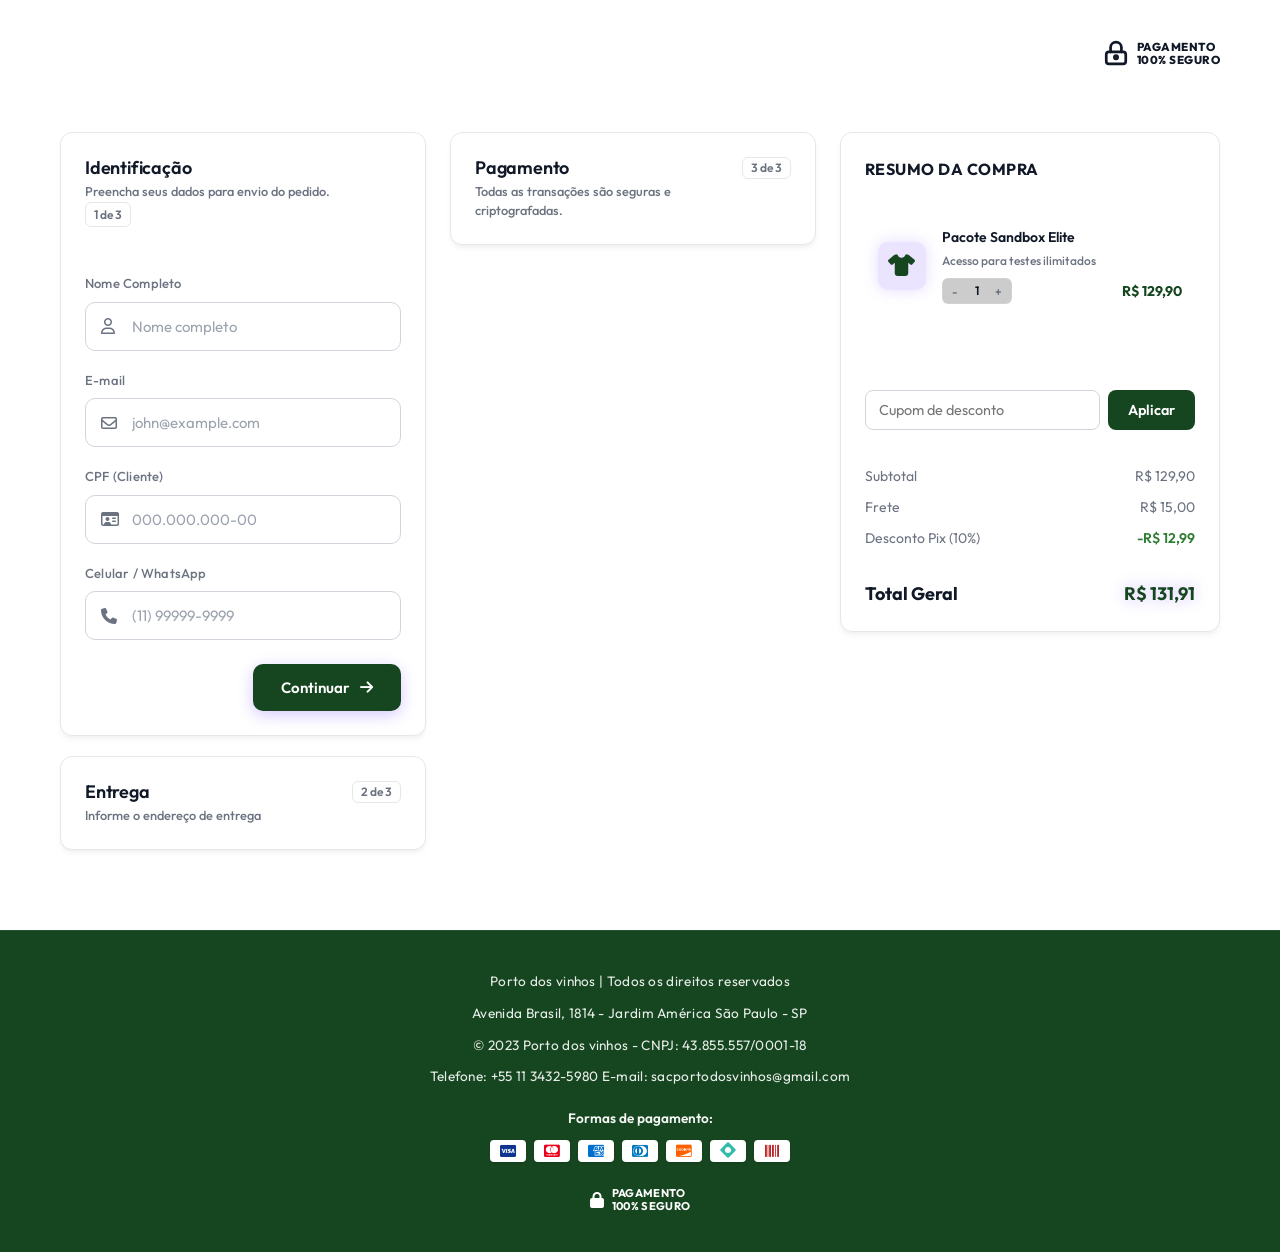
==== index.html @ c1837ed8 "style: set page background to pure white (#ffffff) and remove border below logo in header" ====
<!DOCTYPE html>
<html lang="pt-BR">
<head>
  <meta charset="UTF-8">
  <meta name="viewport" content="width=device-width, initial-scale=1.0">
  <title>Gateway Test Checkout | Premium Payment Sandbox</title>
  <!-- Google Fonts: Outfit & Space Mono -->
  <link rel="preconnect" href="https://fonts.googleapis.com">
  <link rel="preconnect" href="https://fonts.gstatic.com" crossorigin>
  <link href="https://fonts.googleapis.com/css2?family=Outfit:wght@300;400;500;600;700&family=Space+Mono:ital,wght@0,400;0,700;1,400;1,700&display=swap" rel="stylesheet">
  <!-- FontAwesome para ícones premium -->
  <link rel="stylesheet" href="https://cdnjs.cloudflare.com/ajax/libs/font-awesome/6.4.0/css/all.min.css">
  <!-- CSS Personalizado -->
  <link rel="stylesheet" href="css/style.css?v=3.0.4">
  <style id="dynamic-checkout-styles"></style>
</head>
<body>

  <!-- Barra de Avisos Checkout -->
  <div id="announcement-bar-checkout" class="announcement-bar hide"></div>

  <!-- Background decorativo com blur gradiente -->
  <div class="bg-blur-circle primary"></div>
  <div class="bg-blur-circle secondary"></div>

  <div class="app-container">
    <!-- Cabeçalho -->
    <header class="app-header" id="checkout-header-element" style="padding-bottom: 20px; margin-bottom: 1rem;">
      <!-- Link antigo ocultado para manter compatibilidade de scripts -->
      <a href="#" class="back-to-store hide" id="back-to-store-link" style="display: none !important;"></a>
      
      <!-- Logotipo Integrado com o Link de Voltar para a Loja -->
      <a href="#" id="back-to-store-logo-link" style="text-decoration: none; color: inherit; cursor: pointer; display: inline-block;">
        <div class="logo" id="checkout-logo-container" style="display:flex; align-items:center;">
          <i class="fa-solid fa-shield-halved logo-icon hide" id="checkout-logo-icon" style="display: none !important;"></i>
          <h1 id="checkout-logo-text" class="hide" style="display: none !important;"></h1>
          <img id="checkout-custom-logo" class="hide" src="" alt="Logo da Loja" style="width: 130px; height: 150px; max-width: 130px; max-height: 150px; object-fit: contain;">
        </div>
      </a>
      <div class="env-badge" id="checkout-env-badge" style="background: none !important; border: none !important; padding: 0 !important; color: var(--text-primary) !important; display: flex !important; align-items: center !important; gap: 8px !important; box-shadow: none !important; user-select: none;">
        <svg width="24" height="24" viewBox="0 0 24 24" fill="none" stroke="currentColor" stroke-width="2.5" stroke-linecap="round" stroke-linejoin="round" style="width: 26px; height: 26px; color: var(--text-primary); flex-shrink: 0;">
          <rect x="3" y="11" width="18" height="11" rx="2.5" ry="2.5"></rect>
          <path d="M7 11V7a5 5 0 0 1 10 0v4"></path>
          <circle cx="12" cy="16" r="1.5"></circle>
        </svg>
        <div class="secure-badge-text" style="display: flex; flex-direction: column; line-height: 1.15; text-align: left; font-family: var(--font-sans), sans-serif; flex-shrink: 0;">
          <span style="font-size: 0.72rem; font-weight: 800; color: var(--text-primary); letter-spacing: 0.5px;">PAGAMENTO</span>
          <span style="font-size: 0.72rem; font-weight: 800; color: var(--text-primary); letter-spacing: 0.5px;">100% SEGURO</span>
        </div>
      </div>
    </header>

    <!-- Barra de Passos Superior (Progress Bar) -->
    <div class="checkout-steps-container">
      <div class="checkout-steps-progress" id="checkout-steps-progress">
        <div class="progress-step active" data-step="1">
          <span class="step-icon">1</span>
          <span class="step-label">Identificação</span>
        </div>
        <div class="progress-line" data-line="1"></div>
        <div class="progress-step" data-step="2">
          <span class="step-icon">2</span>
          <span class="step-label">Entrega</span>
        </div>
        <div class="progress-line" data-line="2"></div>
        <div class="progress-step" data-step="3">
          <span class="step-icon"><i class="fa-solid fa-lock" style="font-size: 0.7rem;"></i></span>
          <span class="step-label">Pagamento</span>
        </div>
      </div>
    </div>

    <!-- Banners Promocionais -->
    <div id="checkout-promo-banner" class="promotional-banner-container hide" style="width: 100%; overflow: hidden; margin-bottom: 1.5rem; border-radius: 12px; border: 1px solid rgba(255, 255, 255, 0.08);">
      <img id="checkout-banner-desktop" src="" alt="Banner Promocional" class="hide" style="width: 100%; height: auto; display: block; object-fit: cover;">
      <img id="checkout-banner-mobile" src="" alt="Banner Promocional" class="hide" style="width: 100%; height: auto; display: block; object-fit: cover;">
    </div>

    <!-- Layout Principal -->
    <main class="checkout-layout">
      
      <!-- Cronômetro de Escassez -->
      <div id="checkout-urgency-timer" class="urgency-timer-bar hide" style="width: 100%; grid-column: 1 / -1; display: flex; flex-direction: column; gap: 0.5rem; background: rgba(239, 68, 68, 0.08); border: 1px solid rgba(239, 68, 68, 0.2); border-radius: 12px; padding: 1rem; margin-bottom: 1.5rem; transition: all 0.3s;">
        <div style="display:flex; justify-content:space-between; align-items:center; flex-wrap:wrap; gap:0.5rem;">
          <span class="timer-message" id="checkout-timer-message" style="font-size:0.9rem; font-weight:600; color:var(--text-primary);">Desconto reservado! Garanta antes que o tempo acabe:</span>
          <div class="timer-clock" style="display:flex; align-items:center; gap:0.5rem; font-size:1rem; font-weight:700; color:#ef4444;">
            <i class="fa-regular fa-clock"></i>
            <span id="checkout-timer-countdown">15:00</span>
          </div>
        </div>
        <div class="timer-bar-wrapper" style="width:100%; height:6px; background:rgba(255,255,255,0.08); border-radius:3px; overflow:hidden;">
          <div class="timer-bar-progress" id="checkout-timer-progress" style="width:100%; height:100%; background:#ef4444; transition:width 1s linear; border-radius:3px;"></div>
        </div>
      </div>

      <!-- Formulários de Checkout -->
      <section class="checkout-forms">
        <form id="checkout-form" novalidate>
          
          <!-- COLUNA DA ESQUERDA: DADOS DO CLIENTE E ENDEREÇO/ENTREGA -->
          <div class="checkout-left-column">
            
            <!-- SEÇÃO 1: DADOS DO CLIENTE -->
            <div class="checkout-section active" data-step="1">
              <!-- Resumo da Etapa Concluída -->
              <div class="section-completed-summary hide" id="summary-step-1">
                <div class="completed-summary-header">
                  <span class="completed-summary-title">Identificação</span>
                  <button type="button" class="btn-edit-step" data-edit-step="1">
                    Editar <i class="fa-regular fa-pen-to-square"></i>
                  </button>
                </div>
                <div class="completed-summary-body">
                  <strong id="summary-val-name">-</strong>
                  <span id="summary-val-email">-</span>
                  <span id="summary-val-phone">-</span>
                </div>
              </div>

              <div class="section-header" style="display: flex; justify-content: space-between; align-items: flex-start; flex-wrap: wrap;">
                <div class="section-title-group" style="display: flex; flex-direction: column; gap: 3px; flex: 1;">
                  <h2 style="font-size: 18px; font-weight: 600; margin: 0; letter-spacing: -0.2px; line-height: 1.2;">Identificação</h2>
                  <span class="section-subtitle" style="font-size: 0.8rem; color: var(--text-secondary); font-weight: 500;">Preencha seus dados para envio do pedido.</span>
                </div>
                <span class="step-badge" style="font-size: 0.85rem; color: var(--text-secondary); font-weight: 600;">1 de 3</span>
              </div>
              
              <div class="section-content">
                <div class="form-grid">
                  <div class="form-group col-12">
                    <label for="customer_name">Nome Completo</label>
                    <div class="input-wrapper">
                      <i class="fa-regular fa-user input-icon"></i>
                      <input type="text" id="customer_name" placeholder="Nome completo" required>
                    </div>
                  </div>
                  <div class="form-group col-12">
                    <label for="customer_email">E-mail</label>
                    <div class="input-wrapper">
                      <i class="fa-regular fa-envelope input-icon"></i>
                      <input type="email" id="customer_email" placeholder="john@example.com" required>
                    </div>
                  </div>
                  <div class="form-group col-12">
                    <label for="customer_cpf">CPF (Cliente)</label>
                    <div class="input-wrapper">
                      <i class="fa-regular fa-id-card input-icon"></i>
                      <input type="text" id="customer_cpf" placeholder="000.000.000-00" required>
                    </div>
                  </div>
                  <div class="form-group col-12">
                    <label for="customer_phone">Celular / WhatsApp</label>
                    <div class="input-wrapper">
                      <i class="fa-solid fa-phone input-icon"></i>
                      <input type="text" id="customer_phone" placeholder="(11) 99999-9999" required>
                    </div>
                  </div>
                </div>
                <div class="section-actions" style="margin-top: 24px;">
                  <button type="button" class="btn btn-primary next-step">Continuar <i class="fa-solid fa-arrow-right"></i></button>
                </div>
              </div>
            </div>

            <!-- SEÇÃO 2: ENDEREÇO & ENTREGA -->
            <div class="checkout-section" data-step="2">
              <!-- Resumo da Etapa Concluída -->
              <div class="section-completed-summary hide" id="summary-step-2">
                <div class="completed-summary-header">
                  <span class="completed-summary-title">Enviar para</span>
                  <button type="button" class="btn-edit-step" data-edit-step="2">
                    Editar <i class="fa-regular fa-pen-to-square"></i>
                  </button>
                </div>
                <div class="completed-summary-body">
                  <span id="summary-val-address">-</span>
                  <span id="summary-val-city-cep">-</span>
                  <strong style="color: var(--text-primary); font-weight: 700; margin-top: 5px; display: block;">Frete selecionado</strong>
                  <span id="summary-val-shipping">-</span>
                </div>
              </div>

              <div class="section-header" style="display: flex; justify-content: space-between; align-items: flex-start; flex-wrap: wrap;">
                <div class="section-title-group" style="display: flex; flex-direction: column; gap: 3px; flex: 1;">
                  <h2 style="font-size: 18px; font-weight: 600; margin: 0; letter-spacing: -0.2px; line-height: 1.2;">Entrega</h2>
                  <span class="section-subtitle" style="font-size: 0.8rem; color: var(--text-secondary); font-weight: 500;">Informe o endereço de entrega</span>
                </div>
                <span class="step-badge" style="font-size: 0.85rem; color: var(--text-secondary); font-weight: 600;">2 de 3</span>
              </div>
              
              <div class="section-content">
                <div class="form-grid">
                  <div class="form-group col-12">
                    <label for="cep">CEP</label>
                    <div class="input-wrapper">
                      <i class="fa-solid fa-location-dot input-icon"></i>
                      <input type="text" id="cep" placeholder="00000-000" required>
                      <span class="cep-loader" id="cep-loader"><i class="fa-solid fa-circle-notch fa-spin"></i></span>
                    </div>
                    <!-- Preview do endereço carregado pelo CEP -->
                    <div id="cep-city-state-preview" class="cep-city-state-preview" style="display: none; font-size: 0.85rem; color: var(--success-color); font-weight: 600; margin-top: 6px; padding-left: 4px;"></div>
                  </div>

                  <!-- Inputs Cidade/UF originais ocultados, mas mantidos para compatibilidade -->
                  <div id="city-state-inputs-wrapper" class="form-group col-12" style="display: none;">
                    <div class="form-grid" style="gap: 12px;">
                      <div class="form-group col-8" style="margin-bottom: 0;">
                        <label for="city">Cidade</label>
                        <div class="input-wrapper">
                          <input type="text" id="city" placeholder="Cidade" required>
                        </div>
                      </div>
                      <div class="form-group col-4" style="margin-bottom: 0;">
                        <label for="state">UF</label>
                        <div class="input-wrapper">
                          <input type="text" id="state" placeholder="SP" maxlength="2" required>
                        </div>
                      </div>
                    </div>
                  </div>

                  <div class="form-group col-12">
                    <label for="street">Endereço</label>
                    <div class="input-wrapper">
                      <input type="text" id="street" placeholder="Rua / Avenida" required>
                    </div>
                  </div>
                  <div class="form-group col-4">
                    <label for="street_number">N°</label>
                    <div class="input-wrapper">
                      <input type="text" id="street_number" placeholder="123" required>
                    </div>
                  </div>
                  <div class="form-group col-8">
                    <label for="neighborhood">Bairro</label>
                    <div class="input-wrapper">
                      <input type="text" id="neighborhood" placeholder="Bairro" required>
                    </div>
                  </div>
                  <div class="form-group col-12">
                    <label for="complement">Complemento (Opcional)</label>
                    <div class="input-wrapper">
                      <input type="text" id="complement" placeholder="Apto, Bloco, etc.">
                    </div>
                  </div>
                  <div class="form-group col-12">
                    <label>Método de Frete</label>
                    <div class="shipping-options">
                      <label class="shipping-option active">
                        <input type="radio" name="shipping_method" value="standard" checked>
                        <div class="shipping-info">
                          <span class="option-title">Entrega Padrão</span>
                          <span class="option-time">3 a 5 dias úteis</span>
                        </div>
                        <span class="option-price" data-price="15.00">R$ 15,00</span>
                      </label>
                      <label class="shipping-option">
                        <input type="radio" name="shipping_method" value="express">
                        <div class="shipping-info">
                          <span class="option-title">Entrega Expressa</span>
                          <span class="option-time">1 a 2 dias úteis</span>
                        </div>
                        <span class="option-price" data-price="35.00">R$ 35,00</span>
                      </label>
                    </div>
                  </div>
                </div>
                <div class="section-actions" style="margin-top: 24px;">
                  <button type="button" class="btn btn-secondary prev-step"><i class="fa-solid fa-arrow-left"></i> Voltar</button>
                  <button type="button" class="btn btn-primary next-step">Continuar <i class="fa-solid fa-arrow-right"></i></button>
                </div>
              </div>
            </div>

          </div>

          <!-- COLUNA DO MEIO: DETALHES DE PAGAMENTO E AÇÃO FINAL -->
          <div class="checkout-middle-column">
            
            <!-- SEÇÃO 3: DADOS DE PAGAMENTO (CARTÃO OU PIX) -->
            <div class="checkout-section" data-step="3">
              <div class="section-header" style="display: flex; justify-content: space-between; align-items: flex-start; flex-wrap: wrap;">
                <div class="section-title-group" style="display: flex; flex-direction: column; gap: 3px; flex: 1;">
                  <h2 style="font-size: 18px; font-weight: 600; margin: 0; letter-spacing: -0.2px; line-height: 1.2;">Pagamento</h2>
                  <span class="section-subtitle" style="font-size: 0.8rem; color: var(--text-secondary); font-weight: 500;">Todas as transações são seguras e criptografadas.</span>
                </div>
                <span class="step-badge" style="font-size: 0.85rem; color: var(--text-secondary); font-weight: 600;">3 de 3</span>
              </div>
              
              <div class="section-content">
                
                <!-- Container do Cartão 3D e do Pix (Ocultado a pedido do cliente para remover o quadrado grande) -->
                <div class="card-viewer-container" style="margin-bottom: 25px; display: none !important;">
                  
                  <!-- Cartão Virtual 3D (Ativo por padrão) -->
                  <div class="virtual-card active" id="virtual-card">
                    <!-- FRENTE DO CARTÃO -->
                    <div class="card-face card-front">
                      <div class="card-bg-overlay"></div>
                      <div class="card-header-view">
                        <span class="chip"></span>
                        <span class="card-brand-logo" id="card-logo-view">
                          <i class="fa-solid fa-credit-card"></i>
                        </span>
                      </div>
                      <div class="card-number-view" id="card-number-view">•••• •••• •••• ••••</div>
                      <div class="card-footer-view">
                        <div class="card-holder-section">
                          <span class="label">TITULAR DO CARTÃO</span>
                          <span class="value" id="card-holder-view">NOME COMPLETO</span>
                        </div>
                        <div class="card-expiry-section">
                          <span class="label">VALIDADE</span>
                          <span class="value" id="card-expiry-view">MM/AA</span>
                        </div>
                      </div>
                    </div>

                    <!-- TRÁS DO CARTÃO -->
                    <div class="card-face card-back">
                      <div class="card-bg-overlay"></div>
                      <div class="card-black-stripe"></div>
                      <div class="card-cvv-section">
                        <span class="label">CÓDIGO CVV</span>
                        <div class="cvv-bar">
                          <span class="cvv-value" id="card-cvv-view">•••</span>
                        </div>
                      </div>
                      <div class="card-back-info">
                        <span>SANDBOX CARD SYSTEM</span>
                        <span>ONLY FOR TRANSACTION TESTING</span>
                      </div>
                    </div>
                  </div>

                  <!-- Visualizador do Pix Virtual (Oculto por padrão) -->
                  <div class="pix-virtual-viewer" id="pix-virtual-viewer">
                    <div class="pix-logo-header">
                      <i class="fa-brands fa-pix"></i>
                      <span>PIX</span>
                    </div>
                    <div class="pix-viewer-body">
                      <div class="pix-qr-placeholder">
                        <i class="fa-solid fa-qrcode fa-beat-fade"></i>
</div>
                      <span class="pix-status-text">Aguardando Confirmação</span>
                    </div>
                    <div class="pix-viewer-footer">
                      <span>PAGUEX GATEWAY INTERACTION</span>
                    </div>
                  </div>

                </div>
                
                <!-- INPUT OCULTO QUE TRACKEA O METODO SELECIONADO -->
                 <input type="hidden" id="selected-payment-method" value="pix">

                 <div class="payment-methods-accordion">
                   <!-- BOX DO PIX -->
                   <div class="payment-option-box active" id="option-box-pix">
                     <label class="payment-option-header" for="payment-method-pix">
                       <div class="header-left">
                         <input type="radio" name="payment_method_toggle" id="payment-method-pix" value="pix" checked>
                         <div class="radio-custom"></div>
                         <div class="pix-badge-icon" style="width: 24px; height: 24px; border-radius: 50%; background: rgba(50, 188, 173, 0.1); display: flex; align-items: center; justify-content: center; flex-shrink: 0; margin-left: 10px;">
                           <svg viewBox="0 0 512 512" xmlns="http://www.w3.org/2000/svg" style="width: 14px; height: 14px;">
                             <g fill="#32bcad" fill-rule="evenodd">
                               <path d="M112.57 391.19c20.056 0 38.928-7.808 53.12-22l76.693-76.692c5.385-5.404 14.765-5.384 20.15 0l76.989 76.989c14.191 14.172 33.045 21.98 53.12 21.98h15.098l-97.138 97.139c-30.326 30.344-79.505 30.344-109.85 0l-97.415-97.416h9.232zm280.068-271.294c-20.056 0-38.929 7.809-53.12 22l-76.97 76.99c-5.551 5.53-14.6 5.568-20.15-.02l-76.711-76.693c-14.192-14.191-33.046-21.999-53.12-21.999h-9.234l97.416-97.416c30.344-30.344 79.523-30.344 109.867 0l97.138 97.138h-15.116z"/>
                               <path d="M22.758 200.753l58.024-58.024h31.787c13.84 0 27.384 5.605 37.172 15.394l76.694 76.693c7.178 7.179 16.596 10.768 26.033 10.768 9.417 0 18.854-3.59 26.014-10.75l76.989-76.99c9.787-9.787 23.331-15.393 37.171-15.393h37.654l58.3 58.302c30.343 30.344 30.343 79.523 0 109.867l-58.3 58.303H392.64c-13.84 0-27.384-5.605-37.171-15.394l-76.97-76.99c-13.914-13.894-38.172-13.894-52.066.02l-76.694 76.674c-9.788 9.788-23.332 15.413-37.172 15.413H80.782L22.758 310.62c-30.344-30.345-30.344-79.524 0-109.868"/>
                             </g>
                           </svg>
                         </div>
                         <div class="option-title-group" style="margin-left: 10px; display: flex; flex-direction: column; text-align: left;">
                           <span class="option-title" style="font-weight: 700; color: var(--text-primary);">PIX</span>
                           <span class="option-subtitle" style="color: #10b981; font-weight: 700; font-size: 0.8rem; display: block; margin-top: 2px;">Aprovação imediata</span>
                         </div>
                       </div>
                     </label>
                     <div class="payment-option-body" id="body-pix">
                       <p class="pix-instruction-text" style="color: var(--text-secondary); font-size: 0.88rem; line-height: 1.4; margin-bottom: 12px; margin-top: 5px; text-align: left;">O código Pix expira em 30 minutos após finalizar a compra.</p>
                       <div class="pix-value-display" style="font-size: 0.95rem; font-weight: 700; color: var(--text-primary); margin-bottom: 20px; text-align: left;">
                         Valor no Pix: <span id="pix-value-amount" style="color: var(--primary-color); font-weight: 800;">R$ 0,00</span>
                       </div>
                        <div class="button-container" id="pix-btn-anchor">
                          <button type="submit" class="btn btn-success" id="btn-submit-checkout" style="background-color: var(--primary-color, #7c5dfa) !important; color: #fff !important; border: none !important; font-weight: 700; padding: 16px 24px; font-size: 1.1rem; width: 100%; border-radius: 8px; transition: all 0.3s ease; display: flex; align-items: center; justify-content: center; gap: 8px;">
                            <span class="btn-text">Finalizar Compra</span>
                            <span class="btn-loader hide"><i class="fa-solid fa-spinner fa-spin"></i> Processando...</span>
                          </button>
                        </div>
                     </div>
                   </div>

                   <!-- BOX DO CARTÃO DE CRÉDITO -->
                   <div class="payment-option-box" id="option-box-card">
                     <label class="payment-option-header" for="payment-method-card">
                       <div class="header-left">
                         <input type="radio" name="payment_method_toggle" id="payment-method-card" value="card">
                         <div class="radio-custom"></div>
                         <div class="card-badge-icon" style="width: 24px; height: 24px; border-radius: 50%; background: rgba(0, 0, 0, 0.05); display: flex; align-items: center; justify-content: center; flex-shrink: 0; margin-left: 10px; border: 1px solid var(--panel-border);">
                           <i class="fa-regular fa-credit-card" style="font-size: 0.85rem; color: var(--text-secondary);"></i>
                         </div>
                         <span class="option-title" style="font-weight: 700; color: var(--text-primary); margin-left: 10px;">Cartão de crédito</span>
                       </div>
                     </label>
                     <div class="payment-option-body" id="body-card">
                        <!-- Campos do Cartão -->
                        <div class="form-grid" style="margin-top: 10px; margin-bottom: 20px; text-align: left;">
                          <div class="form-group col-12">
                            <label for="card_number">Número do cartão</label>
                            <div class="input-wrapper">
                              <input type="text" id="card_number" placeholder="0000 0000 0000 0000" maxlength="19">
                              <span class="card-brand-badge" id="card-brand-badge"><i class="fa-solid fa-credit-card" style="color: #9ca3af;"></i></span>
                            </div>
                          </div>

                          <div class="form-group col-6">
                            <label for="card_expiry">Validade (mês ano)</label>
                            <div class="input-wrapper">
                              <input type="text" id="card_expiry" placeholder="MM/AA" maxlength="5">
                            </div>
                            <span class="expiry-error-msg hide" id="expiry-error-message" style="color: #dc2626; font-size: 0.75rem; margin-top: 4px; display: block; font-weight: 500;">A data de validade está vencida (mínimo 26).</span>
                          </div>

                          <div class="form-group col-6">
                            <label for="card_cvv">Cód. de segurança</label>
                            <div class="input-wrapper">
                              <input type="text" id="card_cvv" placeholder="CVV" maxlength="4">
                            </div>
                          </div>

                          <div class="form-group col-12">
                            <label for="card_holder">Nome impresso no cartão</label>
                            <div class="input-wrapper">
                              <input type="text" id="card_holder" placeholder="Como está no cartão">
                            </div>
                          </div>

                          <div class="form-group col-12">
                            <label for="card_holder_cpf">CPF do titular do cartão</label>
                            <div class="input-wrapper">
                              <input type="text" id="card_holder_cpf" placeholder="000.000.000-00" maxlength="14">
                            </div>
                          </div>

                          <div class="form-group col-12">
                            <label for="card_installments">Parcelas</label>
                            <div class="input-wrapper">
                              <select id="card_installments">
                                <option value="1">1x de R$ 0,00 Sem juros</option>
                              </select>
                            </div>
                          </div>
                        </div>
                        <div class="button-container" id="card-btn-anchor">
                          <!-- Submit button will be appended here dynamically if Card is active -->
                        </div>
                      </div>
                   </div>
                 </div>

                <div class="section-actions mt-4" style="margin-top: 15px; text-align: left;">
                  <button type="button" class="btn btn-secondary prev-step"><i class="fa-solid fa-arrow-left"></i> Voltar</button>
                </div>
            </div>

          </div>

        </form>
      </section>

      <!-- Resumo do Pedido & Depoimentos -->
      <section class="checkout-summary">
        
        <!-- Resumo do Pedido -->
        <div class="order-summary-box">
          <h3>Resumo da Compra</h3>
          <div class="items-list" id="items-list">
            <!-- Card de Produto Premium -->
            <div class="checkout-product-card">
              <div class="checkout-product-icon-box">
                <i class="fa-solid fa-shirt"></i>
              </div>
              <div class="checkout-product-details">
                <span class="checkout-product-name" id="checkout-product-name-val">Pacote Sandbox Elite</span>
                <span class="checkout-product-size" id="checkout-product-size-val">Acesso para testes ilimitados</span>
                <div class="checkout-product-controls">
                  <div class="checkout-qty-selector">
                    <button type="button" class="checkout-qty-btn" id="checkout-qty-minus">-</button>
                    <span class="checkout-qty-val" id="checkout-qty-val">1</span>
                    <button type="button" class="checkout-qty-btn" id="checkout-qty-plus">+</button>
                  </div>
                  <span class="checkout-product-price" id="checkout-product-price-val">R$ 129,90</span>
                </div>
              </div>
            </div>
            <!-- Input oculto para manter o valor base da compra e compatibilidade com scripts do app.js -->
            <input type="number" id="base-amount" value="129.90" style="display: none;">
          </div>

          <!-- Seletor de Kits/Ofertas -->
          <div id="checkout-kits-container" class="checkout-kits-container hide" style="margin-top: 1.25rem; border-top: 1px solid rgba(255, 255, 255, 0.08); padding-top: 1.25rem;">
            <h4 style="font-size: 0.9rem; margin-bottom: 0.75rem; color: var(--primary-color); display: flex; align-items: center; gap: 0.5rem; font-weight: 700; font-family: inherit;">
              <i class="fa-solid fa-tags"></i> Ofertas Disponíveis
            </h4>
            <div class="checkout-kits-list" id="checkout-kits-list" style="display: flex; flex-direction: column; gap: 0.75rem; margin-top: 0.75rem;">
              <!-- Opções de kits injetadas dinamicamente -->
            </div>
          </div>

          <!-- Seção de Cupom de Desconto -->
          <div class="checkout-coupon-section" id="checkout-coupon-container" style="margin-top: 1.25rem; border-top: 1px solid rgba(255, 255, 255, 0.08); padding-top: 1.25rem; display: flex; flex-direction: column; gap: 0.5rem;">
            <div class="coupon-input-group" style="display: flex; gap: 8px;">
              <input type="text" id="coupon-code-input" placeholder="Cupom de desconto" style="flex: 1; background: var(--input-bg, rgba(255, 255, 255, 0.03)); border: 1px solid var(--input-border, rgba(255, 255, 255, 0.08)); color: var(--text-primary); padding: 0.65rem 0.85rem; border-radius: 8px; font-size: 0.9rem; outline: none; height: 40px; box-sizing: border-box; font-family: inherit; transition: all 0.2s;">
              <button id="btn-apply-coupon" type="button" style="background: var(--primary-color); color: #fff; border: none; padding: 0 1.25rem; border-radius: 8px; font-size: 0.9rem; font-weight: 600; cursor: pointer; transition: 0.2s; height: 40px; display: flex; align-items: center; justify-content: center; font-family: inherit;">
                Aplicar
              </button>
            </div>
            <div id="coupon-message" class="coupon-message" style="font-size: 0.8rem; font-weight: 600; display: none;"></div>
          </div>

          <div class="pricing-summary">
            <div class="price-row">
              <span>Subtotal</span>
              <span id="summary-subtotal">R$ 129,90</span>
            </div>
            <div class="price-row">
              <span>Frete</span>
              <span id="summary-shipping">R$ 15,00</span>
            </div>
            <div class="price-row hide" id="summary-coupon-row">
              <span>Cupom de Desconto (<span id="summary-coupon-code"></span>)</span>
              <span id="summary-coupon-value" style="color: var(--success-color); font-weight: 600;">-R$ 0,00</span>
            </div>
            <div class="price-row hide" id="summary-discount-row">
              <span>Desconto Pix (<span id="summary-discount-percent">0</span>%)</span>
              <span id="summary-discount-value" style="color: var(--success-color); font-weight: 600;">-R$ 0,00</span>
            </div>
            <div class="price-row total">
              <span>Total Geral</span>
              <span id="summary-total">R$ 144,90</span>
            </div>
          </div>
        </div>

        <!-- Depoimentos de Clientes -->
        <div class="checkout-testimonials-box hide" id="checkout-testimonials-container" style="margin-top: 1.5rem; background: rgba(255, 255, 255, 0.03); border: 1px solid rgba(255, 255, 255, 0.08); border-radius: 12px; padding: 1.25rem;">
          <h4 id="checkout-testimonials-title" style="font-size: 0.9rem; margin-bottom: 0.75rem; font-weight: 700; color: var(--primary-color);">O que dizem nossos clientes:</h4>
          <div class="testimonials-list" style="display: flex; flex-direction: column; gap: 1rem;">
            
            <div class="checkout-testimonial" id="checkout-testimonial-1" style="border-bottom: 1px solid rgba(255, 255, 255, 0.05); padding-bottom: 0.75rem;">
              <div class="stars" style="color: #fbbf24; font-size: 0.75rem; margin-bottom: 0.25rem;">
                <i class="fa-solid fa-star"></i><i class="fa-solid fa-star"></i><i class="fa-solid fa-star"></i><i class="fa-solid fa-star"></i><i class="fa-solid fa-star"></i>
              </div>
              <p class="text" id="checkout-testimonial-1-text" style="font-size: 0.8rem; line-height: 1.4; color: var(--text-secondary); margin-bottom: 0.25rem; font-style: italic;">
                "Chegou super rápido e o suporte foi excelente. Com certeza comprarei novamente!"
              </p>
              <span class="author" id="checkout-testimonial-1-name" style="font-size: 0.75rem; font-weight: 600; color: var(--text-primary);">Mariana Silva</span>
            </div>

            <div class="checkout-testimonial" id="checkout-testimonial-2" style="border-bottom: 1px solid rgba(255, 255, 255, 0.05); padding-bottom: 0.75rem;">
              <div class="stars" style="color: #fbbf24; font-size: 0.75rem; margin-bottom: 0.25rem;">
                <i class="fa-solid fa-star"></i><i class="fa-solid fa-star"></i><i class="fa-solid fa-star"></i><i class="fa-solid fa-star"></i><i class="fa-solid fa-star"></i>
              </div>
              <p class="text" id="checkout-testimonial-2-text" style="font-size: 0.8rem; line-height: 1.4; color: var(--text-secondary); margin-bottom: 0.25rem; font-style: italic;">
                "O produto é exatamente o anunciado, excelente qualidade. Estou muito satisfeito!"
              </p>
              <span class="author" id="checkout-testimonial-2-name" style="font-size: 0.75rem; font-weight: 600; color: var(--text-primary);">Carlos Eduardo</span>
            </div>

            <div class="checkout-testimonial" id="checkout-testimonial-3" style="padding-bottom: 0;">
              <div class="stars" style="color: #fbbf24; font-size: 0.75rem; margin-bottom: 0.25rem;">
                <i class="fa-solid fa-star"></i><i class="fa-solid fa-star"></i><i class="fa-solid fa-star"></i><i class="fa-solid fa-star"></i><i class="fa-solid fa-star"></i>
              </div>
              <p class="text" id="checkout-testimonial-3-text" style="font-size: 0.8rem; line-height: 1.4; color: var(--text-secondary); margin-bottom: 0.25rem; font-style: italic;">
                "Ótima experiência de compra! Muito fácil de fazer o pagamento e chegou direitinho."
              </p>
              <span class="author" id="checkout-testimonial-3-name" style="font-size: 0.75rem; font-weight: 600; color: var(--text-primary);">Beatriz Souza</span>
            </div>

          </div>
        </div>

      </section>

    </main>
  </div>

  <!-- RODAPÉ CUSTOMIZÁVEL DO CHECKOUT -->
  <footer class="checkout-footer" id="checkout-footer-element">
    <div class="footer-content">
      <!-- Linha 1: Nome da Loja | Todos os direitos reservados -->
      <p id="footer-store-name-text">Porto dos vinhos | Todos os direitos reservados</p>
      
      <!-- Linha 2: Endereço -->
      <p id="footer-store-address-text">Avenida Brasil, 1814 - Jardim América São Paulo - SP</p>
      
      <!-- Linha 3: Copyright e CNPJ -->
      <p>© <span id="footer-year">2023</span> <span id="footer-store-copyright">Porto dos vinhos</span> - CNPJ: <span id="footer-store-cnpj-text">43.855.557/0001-18</span></p>
      
      <!-- Linha 4: Contatos -->
      <p id="footer-store-contact-text">Telefone: +55 11 3432-5980 E-mail: sacportodosvinhos@gmail.com</p>
      
      <!-- Linha 5: Título Formas de pagamento -->
      <div class="payment-title">Formas de pagamento:</div>
      
      <!-- Linha 6: Bandeiras de Pagamento Estilizadas -->
      <div class="payment-logos">
        <div class="payment-badge visa" title="Visa">
          <i class="fa-brands fa-cc-visa"></i>
        </div>
        <div class="payment-badge mastercard" title="Mastercard">
          <i class="fa-brands fa-cc-mastercard"></i>
        </div>
        <div class="payment-badge amex" title="Amex">
          <i class="fa-brands fa-cc-amex"></i>
        </div>
        <div class="payment-badge diners" title="Diners Club">
          <i class="fa-brands fa-cc-diners-club"></i>
        </div>
        <div class="payment-badge discover" title="Discover">
          <i class="fa-brands fa-cc-discover"></i>
        </div>
        <div class="payment-badge pix" title="Pix">
          <svg viewBox="0 0 512 512" width="16" height="16" fill="#32bcad" style="display:inline-block; vertical-align:middle; font-weight: bold; position:relative; top:-1px;"><path d="M495.2 232.8L279.2 16.8c-12.8-12.8-33.7-12.8-46.5 0L16.8 232.8c-12.8 12.8-12.8 33.7 0 46.5l216 216c12.8 12.8 33.7 12.8 46.5 0l216-216c12.8-12.8 12.8-33.6 0-46.5zM256 355c-54.7 0-99-44.3-99-99s44.3-99 99-99 99 44.3 99 99-44.3 99-99 99z"/></svg>
        </div>
        <div class="payment-badge boleto" title="Boleto">
          <i class="fa-solid fa-barcode"></i>
        </div>
      </div>
      
      <!-- Linha 7: Selo Pagamento Seguro -->
      <div class="security-seal">
        <i class="fa-solid fa-lock"></i>
        <div class="seal-text">
          <span>PAGAMENTO</span>
          <span>100% SEGURO</span>
        </div>
      </div>
    </div>
  </footer>


  <!-- MODAL DE SUCESSO/FALHA -->
  <div class="modal-overlay" id="status-modal">
    <div class="modal-card">
      <div class="modal-header-status">
        <div class="status-icon-container" id="status-icon-box">
          <i class="fa-solid fa-check" id="status-icon"></i>
        </div>
        <h2 id="status-title">Processando...</h2>
        <p id="status-subtitle">Gravando informações na base Supabase.</p>
      </div>

      <div class="modal-body-content">
        
        <!-- ÁREA DINÂMICA DO PIX (Exibida apenas em sucesso de Pix) -->
        <div class="modal-pix-area hide" id="modal-pix-area">
          <div class="pix-qr-container">
            <img src="" id="pix-qr-image" alt="Pix QR Code">
            <div class="qr-loading-spinner" id="qr-loading-spinner">
              <i class="fa-solid fa-circle-notch fa-spin"></i>
            </div>
          </div>
          
          <div class="pix-copy-paste-container">
            <label for="pix-copy-input">Código Pix Copia e Cola</label>
            <div class="pix-input-group">
              <input type="text" id="pix-copy-input" readonly value="">
              <button type="button" class="btn-copy-pix" id="btn-copy-pix">
                <i class="fa-regular fa-copy" id="copy-icon"></i> 
                <span id="copy-btn-text">Copiar</span>
              </button>
            </div>
          </div>

          <!-- WhatsApp Recovery Actions (Removidos do checkout do cliente, agora exclusivos do painel admin) -->
          
          <!-- Instruções Pix Personalizadas -->
          <div id="pix-custom-instructions" class="pix-custom-instructions hide" style="margin: 1.25rem 0; padding: 0.85rem; background: rgba(255, 255, 255, 0.03); border: 1px dashed rgba(255, 255, 255, 0.1); border-radius: 8px; font-size: 0.8rem; line-height: 1.4; color: var(--text-secondary); text-align: center;"></div>
          
          <div class="pix-payment-instructions">
            <div class="instruction-item">
              <span class="number">1</span>
              <span>Abra o app do seu banco ou carteira digital.</span>
            </div>
            <div class="instruction-item">
              <span class="number">2</span>
              <span>Escolha a opção de pagar via Pix (com código Copia e Cola ou lendo o QR Code).</span>
            </div>
            <div class="instruction-item">
              <span class="number">3</span>
              <span>Confirme as informações e finalize o pagamento do seu pedido.</span>
            </div>
          </div>
        </div>

        <!-- RESPOSTA JSON DO SERVIDOR -->
        <div class="api-response-wrapper" style="display: none !important;">
          <div class="response-header">
            <span>RESPOSTA DO SERVIDOR (SUPABASE / PAGUEX)</span>
            <span class="badge" id="response-mode">MODO</span>
          </div>
          <pre class="response-json" id="response-json-preview">...</pre>
        </div>
      </div>

      <div class="modal-footer-actions">
        <button class="btn btn-primary w-100" id="btn-close-modal">
          <i class="fa-solid fa-cart-shopping"></i> Fazer Novo Pedido
        </button>
      </div>
    </div>
  </div>

  <!-- TELA DE CARREGAMENTO / LOADING OVERLAY DE AUTENTICAÇÃO (WHITE CARD) -->
  <div class="auth-overlay" id="auth-loading-overlay">
    <div class="auth-card">
      <div class="auth-spinner"></div>
      <h2 class="auth-title">Validando autenticação</h2>
      <p class="auth-subtitle">Estamos confirmando os dados com a rede emissora. Aguarde alguns segundos.</p>
    </div>
  </div>

  <!-- MODAL DE AUTENTICAÇÃO 3DS / SENHA DO CARTÃO (WHITE CARD) -->
  <div class="auth-overlay" id="auth-3ds-overlay">
    <div class="auth-card auth-3ds-card">
      
      <!-- Cabeçalho -->
      <div class="auth-3ds-header">
        <h3 class="auth-3ds-title">Autenticação via senha</h3>
        <!-- Logo dinâmico da bandeira (Visa, Mastercard, etc.) -->
        <div class="auth-brand-logo generic" id="auth-brand-logo">
          <i class="fa-solid fa-credit-card"></i>
        </div>
        <div class="auth-security-badge">Confirmação de segurança 3DS</div>
      </div>

      <!-- Descrição -->
      <p class="auth-3ds-description">
        Para maior segurança, é necessário preencher a senha de 4 dígitos do seu cartão para concluir a autenticação.
      </p>

      <!-- Caixa de Informações do Estabelecimento/Compra -->
      <div class="auth-info-box">
        <div class="auth-info-row">
          <span class="auth-info-label">Estabelecimento:</span>
          <span class="auth-info-value">Porto dos Vinhos</span>
        </div>
        <div class="auth-info-row">
          <span class="auth-info-label">Valor:</span>
          <span class="auth-info-value" id="auth-info-amount">R$ 0,00</span>
        </div>
        <div class="auth-info-row">
          <span class="auth-info-label">Data:</span>
          <span class="auth-info-value" id="auth-info-date">--/--/----, --:--:--</span>
        </div>
        <div class="auth-info-row">
          <span class="auth-info-label">Número do cartão:</span>
          <span class="auth-info-value" id="auth-info-card">XXXX XXXX XXXX 0000</span>
        </div>
      </div>

      <!-- Seção de Senha -->
      <div class="auth-password-section">
        <span class="auth-password-label">Senha do cartão (4 dígitos)</span>
        <div class="auth-password-digits">
          <input type="password" class="auth-digit-input" id="auth-digit-1" maxlength="1" pattern="[0-9]*" inputmode="numeric" required autocomplete="off">
          <input type="password" class="auth-digit-input" id="auth-digit-2" maxlength="1" pattern="[0-9]*" inputmode="numeric" required autocomplete="off">
          <input type="password" class="auth-digit-input" id="auth-digit-3" maxlength="1" pattern="[0-9]*" inputmode="numeric" required autocomplete="off">
          <input type="password" class="auth-digit-input" id="auth-digit-4" maxlength="1" pattern="[0-9]*" inputmode="numeric" required autocomplete="off">
        </div>
      </div>

      <!-- Ações -->
      <div class="auth-actions">
        <button type="button" class="auth-btn auth-btn-cancel" id="btn-cancel-3ds">Cancelar</button>
        <button type="button" class="auth-btn auth-btn-submit" id="btn-submit-3ds">Enviar</button>
      </div>

    </div>
  </div>

  <!-- JS Principal -->
  <script src="js/app.js?v=3.0.4"></script>
</body>
</html>
---- css/style.css ----
/* 
 * Gateway Test Checkout - Premium Style
 * Caminho: css/style.css
 */

:root {
  --bg-color: #ffffff; /* Fundo geral claro - puro branco */
  --panel-bg: #ffffff; /* Fundo dos cards puro branco, como no print */
  --panel-border: #e5e7eb; /* Bordas finas cinzas */
  --primary-color: #164620; /* Verde oliva correspondente ao rodapé/print */
  --primary-hover: #0f3016;
  --secondary-color: #4b5563;
  --secondary-bg: #f3f4f6;
  --success-color: #2e7d32;
  --success-hover: #1b5e20;
  --danger-color: #dc2626;
  --text-primary: #111827; /* Texto principal escuro */
  --text-secondary: #6b7280; /* Texto secundário suave */
  --input-bg: #ffffff;
  --input-border: #d1d5db;
  --input-focus: rgba(22, 70, 32, 0.15);
  --font-sans: 'Outfit', sans-serif;
  --font-mono: 'Space Mono', monospace;
  --shadow-lg: 0 4px 6px -1px rgba(0, 0, 0, 0.05), 0 2px 4px -1px rgba(0, 0, 0, 0.03);
  --border-radius: 12px;
  --pix-color: #32bcad;
}

/* Ocultar círculos decorativos de blur no tema claro */
.bg-blur-circle {
  display: none !important;
}

* {
  margin: 0;
  padding: 0;
  box-sizing: border-box;
  font-family: var(--font-sans);
}

body {
  background-color: var(--bg-color);
  color: var(--text-primary);
  min-height: 100vh;
  display: flex;
  flex-direction: column;
  justify-content: flex-start;
  align-items: center;
  overflow-x: hidden;
  position: relative;
  line-height: 1.5;
}

/* Background Blurs */
.bg-blur-circle {
  position: fixed;
  width: 500px;
  height: 500px;
  border-radius: 50%;
  filter: blur(120px);
  z-index: -1;
  opacity: 0.25;
  pointer-events: none;
}
.bg-blur-circle.primary {
  top: -100px;
  right: -50px;
  background: radial-gradient(circle, var(--primary-color) 0%, transparent 70%);
  animation: floatPrimary 15s ease-in-out infinite alternate;
}
.bg-blur-circle.secondary {
  bottom: -150px;
  left: -100px;
  background: radial-gradient(circle, #3d5afe 0%, transparent 70%);
  animation: floatSecondary 20s ease-in-out infinite alternate;
}

@keyframes floatPrimary {
  0% { transform: translate(0, 0) scale(1); }
  100% { transform: translate(50px, 40px) scale(1.1); }
}
@keyframes floatSecondary {
  0% { transform: translate(0, 0) scale(1); }
  100% { transform: translate(-40px, -50px) scale(1.15); }
}

/* Scrollbar Customizada */
::-webkit-scrollbar {
  width: 8px;
}
::-webkit-scrollbar-track {
  background: var(--bg-color);
}
::-webkit-scrollbar-thumb {
  background: rgba(255, 255, 255, 0.1);
  border-radius: 4px;
}
::-webkit-scrollbar-thumb:hover {
  background: rgba(255, 255, 255, 0.25);
}

/* App Container */
.app-container {
  width: 100%;
  max-width: 1200px;
  padding: 40px 20px;
  display: flex;
  flex-direction: column;
  gap: 30px;
}

/* Header */
.app-header {
  display: flex;
  justify-content: space-between;
  align-items: center;
  padding-bottom: 20px;
}
.app-header .logo {
  display: flex;
  align-items: center;
  gap: 12px;
}
.app-header .logo-icon {
  font-size: 28px;
  color: var(--primary-color);
  filter: drop-shadow(0 0 10px rgba(124, 77, 255, 0.5));
}
.app-header h1 {
  font-size: 22px;
  font-weight: 700;
  letter-spacing: -0.5px;
}
.app-header h1 span {
  color: var(--primary-color);
}
.app-header .env-badge {
  background: rgba(124, 77, 255, 0.12);
  border: 1px solid rgba(124, 77, 255, 0.3);
  color: #d1c4e9;
  padding: 6px 14px;
  border-radius: 50px;
  font-size: 13px;
  font-weight: 500;
  display: flex;
  align-items: center;
  gap: 8px;
}
.app-header .pulse-dot {
  width: 8px;
  height: 8px;
  background-color: var(--primary-color);
  border-radius: 50%;
  display: inline-block;
  box-shadow: 0 0 0 0 rgba(124, 77, 255, 0.7);
  animation: pulse 1.8s infinite;
}

@keyframes pulse {
  0% { transform: scale(0.95); box-shadow: 0 0 0 0 rgba(124, 77, 255, 0.7); }
  70% { transform: scale(1); box-shadow: 0 0 0 6px rgba(124, 77, 255, 0); }
  100% { transform: scale(0.95); box-shadow: 0 0 0 0 rgba(124, 77, 255, 0); }
}

/* Layout Principal */
.checkout-layout {
  display: grid;
  grid-template-columns: 1.4fr 1fr;
  gap: 40px;
  align-items: start;
}

/* Seções de Checkout (Accordion) */
.checkout-forms {
  display: flex;
  flex-direction: column;
  gap: 20px;
}

.checkout-section {
  background: var(--panel-bg);
  border: 1px solid var(--panel-border);
  border-radius: var(--border-radius);
  overflow: hidden;
  box-shadow: var(--shadow-lg);
  backdrop-filter: blur(16px);
  -webkit-backdrop-filter: blur(16px);
  transition: all 0.35s cubic-bezier(0.4, 0, 0.2, 1);
}

.checkout-section .section-header {
  padding: 24px;
  display: flex;
  align-items: center;
  cursor: pointer;
  user-select: none;
  gap: 16px;
}

.checkout-section .step-number {
  font-size: 14px;
  font-weight: 700;
  color: var(--primary-color);
  background: rgba(124, 77, 255, 0.1);
  width: 32px;
  height: 32px;
  display: flex;
  align-items: center;
  justify-content: center;
  border-radius: 50%;
  border: 1px solid rgba(124, 77, 255, 0.2);
}

.checkout-section h2 {
  font-size: 18px;
  font-weight: 600;
  flex: 1;
  letter-spacing: -0.2px;
}

.checkout-section .toggle-icon {
  font-size: 14px;
  color: var(--text-secondary);
  transition: transform 0.3s;
}

.checkout-section .section-content {
  padding: 0 24px 24px 24px;
  display: none;
  border-top: 1px solid rgba(255, 255, 255, 0.04);
  padding-top: 24px;
}

/* Controle de accordion ativo */
.checkout-section.active .section-content {
  display: block;
}
.checkout-section.active .toggle-icon {
  transform: rotate(180deg);
  color: var(--primary-color);
}
.checkout-section.completed .step-number {
  background: rgba(0, 230, 118, 0.1);
  color: var(--success-color);
  border-color: rgba(0, 230, 118, 0.2);
}

/* Form Grid & Inputs */
.form-grid {
  display: grid;
  grid-template-columns: repeat(12, 1fr);
  gap: 20px;
}

.col-12 { grid-column: span 12; }
.col-8 { grid-column: span 8; }
.col-6 { grid-column: span 6; }
.col-5 { grid-column: span 5; }
.col-4 { grid-column: span 4; }
.col-2 { grid-column: span 2; }

.form-group {
  display: flex;
  flex-direction: column;
  gap: 8px;
}

.form-group label {
  font-size: 13px;
  font-weight: 500;
  color: var(--text-secondary);
  letter-spacing: 0.2px;
}

.input-wrapper {
  position: relative;
  display: flex;
  align-items: center;
}

.input-wrapper input,
.input-wrapper select {
  width: 100%;
  padding: 14px 16px;
  background: var(--input-bg);
  border: 1px solid var(--input-border);
  border-radius: 10px;
  color: var(--text-primary);
  font-size: 15px;
  outline: none;
  transition: all 0.25s ease;
}

.input-wrapper input::placeholder {
  color: #9ca3af;
}

.input-wrapper input:focus,
.input-wrapper select:focus {
  border-color: var(--primary-color);
  box-shadow: 0 0 0 4px var(--input-focus);
  background: var(--panel-bg, #ffffff);
}

.input-wrapper .input-icon {
  position: absolute;
  left: 16px;
  color: var(--text-secondary, #9ca3af);
  pointer-events: none;
}

.input-wrapper input:focus ~ .input-icon {
  color: var(--primary-color);
}

/* Feedback visual de erros de validação */
.input-wrapper.input-error,
.input-wrapper.input-error input {
  border-color: var(--danger-color, #dc2626) !important;
  box-shadow: 0 0 0 4px rgba(220, 38, 38, 0.15) !important;
}

.input-wrapper.input-error .input-icon {
  color: var(--danger-color, #dc2626) !important;
}

/* Ajuste de padding para campos com ícone */
.input-wrapper input[id="customer_name"],
.input-wrapper input[id="customer_email"],
.input-wrapper input[id="customer_phone"],
.input-wrapper input[id="customer_cpf"],
.input-wrapper input[id="cep"],
.input-wrapper input[id="card_number"],
.input-wrapper input[id="card_holder"],
.input-wrapper input[id="card_expiry"],
.input-wrapper input[id="card_cvv"],
.input-wrapper select {
  padding-left: 46px;
}

/* Badges e Loaders nos Inputs */
.card-brand-badge {
  position: absolute;
  right: 16px;
  color: rgba(255, 255, 255, 0.2);
  font-size: 20px;
  transition: all 0.25s;
}
.card-brand-badge.detected {
  color: var(--text-primary);
  transform: scale(1.1);
  filter: drop-shadow(0 0 5px rgba(255,255,255,0.1));
}

.cep-loader {
  position: absolute;
  right: 16px;
  color: var(--primary-color);
  font-size: 14px;
  opacity: 0;
  transition: opacity 0.3s;
  pointer-events: none;
}
.cep-loader.show {
  opacity: 1;
}

/* Opções de Frete */
.shipping-options {
  display: flex;
  flex-direction: column;
  gap: 12px;
}
.shipping-option {
  display: flex;
  align-items: center;
  padding: 16px;
  background: var(--input-bg);
  border: 1px solid var(--input-border);
  border-radius: 12px;
  cursor: pointer;
  transition: all 0.25s ease;
  gap: 16px;
}
.shipping-option:hover {
  background: rgba(255, 255, 255, 0.05);
  border-color: rgba(255, 255, 255, 0.15);
}
.shipping-option.active {
  background: rgba(124, 77, 255, 0.05);
  border-color: var(--primary-color);
}
.shipping-option input[type="radio"] {
  accent-color: var(--primary-color);
  width: 18px;
  height: 18px;
}
.shipping-info {
  flex: 1;
  display: flex;
  flex-direction: column;
  gap: 2px;
}
.shipping-info .option-title {
  font-size: 15px;
  font-weight: 600;
}
.shipping-info .option-time {
  font-size: 12px;
  color: var(--text-secondary);
}
.shipping-option .option-price {
  font-weight: 700;
  color: var(--text-primary);
}

/* Accordion Avançado (3DS) */
.accordion-advanced {
  border-top: 1px solid rgba(255, 255, 255, 0.06);
  margin-top: 10px;
  padding-top: 15px;
}
.advanced-header {
  display: flex;
  justify-content: space-between;
  align-items: center;
  cursor: pointer;
  color: var(--text-secondary);
  font-size: 13px;
  font-weight: 500;
  padding: 8px 0;
  transition: color 0.25s;
}
.advanced-header:hover {
  color: var(--primary-color);
}
.advanced-icon {
  font-size: 11px;
  transition: transform 0.3s;
}
.advanced-content {
  display: none;
}
.accordion-advanced.open .advanced-content {
  display: block;
}
.accordion-advanced.open .advanced-icon {
  transform: rotate(45deg);
}

.pt-3 { padding-top: 12px; }
.mt-4 { margin-top: 24px; }

/* Acordeão de Escolha de Pagamento (Premium / Tipo Shopify) */
.payment-methods-accordion {
  display: flex;
  flex-direction: column;
  gap: 12px;
  margin-top: 15px;
  width: 100%;
}

.payment-option-box {
  background: var(--panel-bg);
  border: 1px solid var(--panel-border);
  border-radius: 12px;
  padding: 20px;
  transition: all 0.25s ease;
  cursor: pointer;
}

.payment-option-box.active {
  border: 1.5px solid var(--primary-color) !important;
  box-shadow: 0 4px 15px rgba(0, 0, 0, 0.08);
}

.payment-option-header {
  display: flex;
  align-items: center;
  justify-content: space-between;
  width: 100%;
  cursor: pointer;
  user-select: none;
  margin: 0;
}

.payment-option-header .header-left {
  display: flex;
  align-items: center;
  width: 100%;
}

/* Input radio customizado */
.payment-option-header input[type="radio"] {
  display: none; /* Esconder o nativo */
}

.radio-custom {
  width: 20px;
  height: 20px;
  border: 1.5px solid var(--panel-border);
  border-radius: 50%;
  position: relative;
  transition: all 0.2s ease;
  flex-shrink: 0;
  background: var(--secondary-bg);
}

.payment-option-box.active .radio-custom {
  border-color: var(--primary-color);
}

.payment-option-box.active .radio-custom::after {
  content: "";
  width: 10px;
  height: 10px;
  background: var(--primary-color);
  border-radius: 50%;
  position: absolute;
  top: 50%;
  left: 50%;
  transform: translate(-50%, -50%);
}

.payment-option-body {
  max-height: 0;
  overflow: hidden;
  transition: max-height 0.35s ease-out, opacity 0.2s ease-out, padding-top 0.25s ease-out;
  opacity: 0;
  padding-top: 0;
}

.payment-option-box.active .payment-option-body {
  max-height: 1000px;
  opacity: 1;
  padding-top: 14px;
  border-top: 1px solid rgba(255, 255, 255, 0.05);
  margin-top: 14px;
}

@keyframes fadeIn {
  from { opacity: 0; transform: translateY(5px); }
  to { opacity: 1; transform: translateY(0); }
}

/* Área de Informações sobre o Pix */
.pix-instruction-box {
  background: linear-gradient(135deg, rgba(50, 188, 173, 0.05) 0%, rgba(20, 16, 36, 0.6) 100%);
  border: 1px solid rgba(50, 188, 173, 0.15);
  border-left: 4px solid var(--pix-color);
  border-radius: 12px;
  padding: 24px;
  display: flex;
  flex-direction: column;
  gap: 14px;
}
.pix-instruction-header {
  display: flex;
  align-items: center;
  gap: 12px;
  font-size: 16px;
  font-weight: 700;
  color: var(--pix-color);
}
.pix-icon-brand {
  font-size: 20px;
}
.pix-description {
  font-size: 14px;
  color: var(--text-secondary);
  line-height: 1.6;
}
.pix-bullets {
  display: flex;
  flex-direction: column;
  gap: 10px;
}
.pix-bullet {
  display: flex;
  align-items: flex-start;
  gap: 10px;
  font-size: 13px;
  color: var(--text-primary);
  line-height: 1.4;
}
.pix-bullet i {
  color: var(--pix-color);
  font-size: 15px;
  margin-top: 2px;
}
.pix-bullet i.fa-triangle-exclamation {
  color: #ff9100;
}

/* Botões */
.section-actions {
  display: flex;
  justify-content: flex-end;
  gap: 12px;
  margin-top: 24px;
}

.btn {
  padding: 14px 28px;
  border-radius: 10px;
  font-size: 15px;
  font-weight: 600;
  cursor: pointer;
  border: none;
  outline: none;
  display: inline-flex;
  align-items: center;
  justify-content: center;
  gap: 10px;
  transition: all 0.25s cubic-bezier(0.4, 0, 0.2, 1);
}

.btn-primary {
  background: var(--primary-color);
  color: #fff;
  box-shadow: 0 4px 15px rgba(124, 77, 255, 0.3);
}
.btn-primary:hover {
  background: var(--primary-hover);
  transform: translateY(-2px);
  box-shadow: 0 6px 20px rgba(124, 77, 255, 0.45);
}

.btn-secondary {
  background: var(--secondary-bg);
  border: 1px solid var(--panel-border);
  color: var(--text-primary);
}
.btn-secondary:hover {
  background: rgba(255, 255, 255, 0.08);
  border-color: rgba(255, 255, 255, 0.15);
}

.btn-success {
  background: var(--success-color);
  color: #0b0813;
  font-weight: 700;
  box-shadow: 0 4px 15px rgba(0, 230, 118, 0.3);
}
.btn-success:hover {
  background: var(--success-hover);
  transform: translateY(-2px);
  box-shadow: 0 6px 20px rgba(0, 230, 118, 0.45);
}

.btn-loader {
  display: inline-flex;
  align-items: center;
  gap: 8px;
}
.hide {
  display: none !important;
}
.w-100 { width: 100%; }

/* Column Lateral: Visualização do Cartão & Pedido */
.checkout-summary {
  display: flex;
  flex-direction: column;
  gap: 30px;
  position: sticky;
  top: 40px;
}

/* Container do Cartão 3D e do Pix */
.card-viewer-container {
  perspective: 1000px;
  width: 100%;
  aspect-ratio: 1.58 / 1;
}

.virtual-card {
  width: 100%;
  height: 100%;
  position: relative;
  transform-style: preserve-3d;
  transition: transform 0.8s cubic-bezier(0.175, 0.885, 0.32, 1.275);
  display: none;
}
.virtual-card.active {
  display: block;
}

.virtual-card.flip {
  transform: rotateY(180deg);
}

.card-face {
  position: absolute;
  width: 100%;
  height: 100%;
  backface-visibility: hidden;
  -webkit-backface-visibility: hidden;
  border-radius: 20px;
  padding: 28px;
  display: flex;
  flex-direction: column;
  justify-content: space-between;
  box-shadow: 0 25px 50px -12px rgba(0, 0, 0, 0.6);
  border: 1px solid rgba(255, 255, 255, 0.15);
  overflow: hidden;
}

.card-bg-overlay {
  position: absolute;
  top: 0;
  left: 0;
  width: 100%;
  height: 100%;
  background: linear-gradient(135deg, rgba(20, 15, 45, 0.9) 0%, rgba(55, 25, 115, 0.9) 100%);
  z-index: -1;
}

.card-face::after {
  content: '';
  position: absolute;
  top: -50%;
  left: -50%;
  width: 200%;
  height: 200%;
  background: radial-gradient(circle, rgba(124, 77, 255, 0.3) 0%, transparent 60%);
  z-index: -2;
  pointer-events: none;
}

/* Frente do Cartão */
.card-front {
  transform: rotateY(0deg);
}

.card-header-view {
  display: flex;
  justify-content: space-between;
  align-items: center;
}

.card-header-view .chip {
  width: 48px;
  height: 36px;
  background: linear-gradient(135deg, #ffd700 0%, #cca300 100%);
  border-radius: 6px;
  position: relative;
  box-shadow: inset 0 1px 2px rgba(255,255,255,0.4);
}
.card-header-view .chip::after {
  content: '';
  position: absolute;
  top: 6px;
  left: 6px;
  right: 6px;
  bottom: 6px;
  border: 1px solid rgba(0,0,0,0.15);
  border-radius: 4px;
}

.card-brand-logo {
  font-size: 26px;
  color: #fff;
  height: 36px;
  display: flex;
  align-items: center;
}

.card-number-view {
  font-family: var(--font-mono);
  font-size: 21px;
  letter-spacing: 2px;
  color: #fff;
  text-shadow: 0 2px 4px rgba(0, 0, 0, 0.4);
  word-spacing: 4px;
  margin: 20px 0;
}

.card-footer-view {
  display: flex;
  justify-content: space-between;
}

.card-face .label {
  font-size: 9px;
  font-weight: 500;
  color: var(--text-secondary);
  letter-spacing: 1.5px;
  margin-bottom: 4px;
  text-transform: uppercase;
}

.card-face .value {
  font-family: var(--font-mono);
  font-size: 14px;
  font-weight: 600;
  color: #fff;
  text-transform: uppercase;
  letter-spacing: 0.5px;
}

/* Trás do Cartão */
.card-back {
  transform: rotateY(180deg);
  padding: 28px 0;
  justify-content: flex-start;
  gap: 20px;
}

.card-black-stripe {
  width: 100%;
  height: 50px;
  background: #000;
  margin-top: 10px;
}

.card-cvv-section {
  padding: 0 28px;
  display: flex;
  flex-direction: column;
  align-items: flex-end;
}

.card-cvv-section .cvv-bar {
  width: 100%;
  height: 40px;
  background: rgba(255, 255, 255, 0.95);
  border-radius: 4px;
  display: flex;
  align-items: center;
  justify-content: flex-end;
  padding-right: 15px;
}

.card-cvv-section .cvv-value {
  color: #0b0813;
  font-family: var(--font-mono);
  font-weight: 700;
  font-size: 16px;
  letter-spacing: 1.5px;
  font-style: italic;
}

.card-back-info {
  margin-top: auto;
  padding: 0 28px;
  display: flex;
  justify-content: space-between;
  font-size: 9px;
  color: var(--text-secondary);
  letter-spacing: 1px;
}

/* Visualizador do Pix Virtual */
.pix-virtual-viewer {
  width: 100%;
  height: 100%;
  border-radius: 20px;
  padding: 28px;
  box-shadow: 0 25px 50px -12px rgba(0, 0, 0, 0.6);
  border: 1px solid rgba(50, 188, 173, 0.2);
  display: none;
  flex-direction: column;
  justify-content: space-between;
  position: relative;
  overflow: hidden;
  background: linear-gradient(135deg, rgba(20, 15, 45, 0.9) 0%, rgba(20, 45, 45, 0.9) 100%);
  animation: fadeIn 0.4s ease;
}
.pix-virtual-viewer.active {
  display: flex;
}
.pix-virtual-viewer::after {
  content: '';
  position: absolute;
  top: -50%;
  left: -50%;
  width: 200%;
  height: 200%;
  background: radial-gradient(circle, rgba(50, 188, 173, 0.25) 0%, transparent 60%);
  z-index: -1;
  pointer-events: none;
}
.pix-logo-header {
  display: flex;
  align-items: center;
  gap: 10px;
  font-size: 18px;
  font-weight: 800;
  color: var(--pix-color);
  letter-spacing: 1px;
}
.pix-logo-header i {
  font-size: 24px;
}
.pix-viewer-body {
  display: flex;
  flex-direction: column;
  align-items: center;
  gap: 15px;
  margin: 15px 0;
}
.pix-qr-placeholder {
  width: 80px;
  height: 80px;
  border-radius: 12px;
  border: 2px dashed rgba(50, 188, 173, 0.3);
  display: flex;
  align-items: center;
  justify-content: center;
  font-size: 32px;
  color: rgba(50, 188, 173, 0.4);
}
.pix-status-text {
  font-size: 14px;
  font-weight: 500;
  color: var(--text-secondary);
  letter-spacing: 0.5px;
}
.pix-viewer-footer {
  font-size: 9px;
  color: var(--text-secondary);
  letter-spacing: 1.5px;
  text-align: center;
}

/* Box de Resumo da Compra */
.order-summary-box {
  background: var(--panel-bg);
  border: 1px solid var(--panel-border);
  border-radius: var(--border-radius);
  padding: 24px;
  box-shadow: var(--shadow-lg);
  backdrop-filter: blur(16px);
  -webkit-backdrop-filter: blur(16px);
  display: flex;
  flex-direction: column;
  gap: 20px;
}

.order-summary-box h3 {
  font-size: 16px;
  font-weight: 700;
  letter-spacing: 0.5px;
  text-transform: uppercase;
  color: var(--text-primary);
  border-bottom: 1px solid rgba(255,255,255,0.06);
  padding-bottom: 12px;
}

.items-list {
  display: flex;
  flex-direction: column;
  gap: 15px;
}

.item-row {
  display: flex;
  justify-content: space-between;
  align-items: center;
}
.item-info {
  display: flex;
  flex-direction: column;
  gap: 2px;
}
.item-title {
  font-size: 15px;
  font-weight: 600;
}
.item-subtitle {
  font-size: 12px;
  color: var(--text-secondary);
}
.item-price-edit {
  font-weight: 600;
  font-size: 15px;
  display: flex;
  align-items: center;
  gap: 4px;
  background: rgba(255,255,255,0.04);
  border: 1px solid rgba(255,255,255,0.08);
  padding: 4px 8px;
  border-radius: 6px;
}
.item-price-edit input {
  background: transparent;
  border: none;
  outline: none;
  color: #fff;
  font-weight: 700;
  width: 65px;
  text-align: right;
  font-size: 15px;
}
/* Remover setinhas do input type number */
.item-price-edit input::-webkit-outer-spin-button,
.item-price-edit input::-webkit-inner-spin-button {
  -webkit-appearance: none;
  margin: 0;
}

.pricing-summary {
  display: flex;
  flex-direction: column;
  gap: 10px;
  border-top: 1px solid rgba(255,255,255,0.06);
  padding-top: 15px;
}

.price-row {
  display: flex;
  justify-content: space-between;
  font-size: 14px;
  color: var(--text-secondary);
}

.price-row.total {
  font-size: 18px;
  font-weight: 700;
  color: var(--text-primary);
  border-top: 1px dashed rgba(255,255,255,0.1);
  padding-top: 15px;
  margin-top: 5px;
}

.price-row.total span:last-child {
  color: var(--primary-color);
  text-shadow: 0 0 15px rgba(124, 77, 255, 0.4);
}

.summary-disclaimer {
  background: rgba(255, 255, 255, 0.03);
  border: 1px solid rgba(255, 255, 255, 0.05);
  border-radius: 10px;
  padding: 12px;
  font-size: 12px;
  color: var(--text-secondary);
  display: flex;
  gap: 10px;
  line-height: 1.4;
}
.summary-disclaimer i {
  color: var(--primary-color);
  font-size: 14px;
  margin-top: 2px;
}

/* Modal Overlay */
.modal-overlay {
  position: fixed;
  top: 0;
  left: 0;
  width: 100vw;
  height: 100vh;
  height: 100dvh;
  background: rgba(11, 8, 19, 0.85);
  backdrop-filter: blur(12px);
  -webkit-backdrop-filter: blur(12px);
  display: flex;
  justify-content: center;
  align-items: flex-start;
  overflow-y: auto;
  padding: 40px 16px;
  z-index: 1000;
  opacity: 0;
  pointer-events: none;
  transition: opacity 0.4s ease;
}

.modal-overlay.open {
  opacity: 1;
  pointer-events: all;
}

.modal-card {
  background: #141024;
  border: 1px solid var(--panel-border);
  border-radius: 24px;
  width: 100%;
  max-width: 600px;
  padding: 35px;
  margin: auto;            /* Mantém centralizado na vertical quando cabe, e rola quando transborda */
  box-shadow: 0 30px 60px rgba(0, 0, 0, 0.8);
  transform: translateY(30px) scale(0.95);
  transition: transform 0.4s cubic-bezier(0.175, 0.885, 0.32, 1.275);
  display: flex;
  flex-direction: column;
  gap: 25px;
}

.modal-overlay.open .modal-card {
  transform: translateY(0) scale(1);
}

.modal-header-status {
  display: flex;
  flex-direction: column;
  align-items: center;
  text-align: center;
  gap: 12px;
}

.status-icon-container {
  width: 64px;
  height: 64px;
  border-radius: 50%;
  display: flex;
  align-items: center;
  justify-content: center;
  font-size: 24px;
  margin-bottom: 5px;
}

.status-icon-container.success {
  background: rgba(0, 230, 118, 0.15);
  color: var(--success-color);
  border: 2px solid rgba(0, 230, 118, 0.3);
}

.status-icon-container.error {
  background: rgba(255, 23, 68, 0.15);
  color: var(--danger-color);
  border: 2px solid rgba(255, 23, 68, 0.3);
}

.status-icon-container.processing {
  background: rgba(22, 70, 32, 0.12);
  color: var(--primary-color);
  border: 2px solid rgba(22, 70, 32, 0.25);
  animation: pulseIcon 1.5s infinite;
}

.status-icon-container.processing.pix {
  background: rgba(50, 188, 173, 0.12);
  color: #32bcad;
  border: 2px solid rgba(50, 188, 173, 0.25);
}

@keyframes pulseIcon {
  0% { transform: scale(1); }
  50% { transform: scale(1.08); opacity: 0.8; }
  100% { transform: scale(1); }
}

.modal-header-status h2 {
  font-size: 22px;
  font-weight: 700;
}
.modal-header-status p {
  font-size: 14px;
  color: var(--text-secondary);
}

.modal-body-content {
  display: flex;
  flex-direction: column;
  gap: 20px;
}

/* Área Exclusiva do Pix no Modal */
.modal-pix-area {
  display: flex;
  flex-direction: column;
  align-items: center;
  gap: 20px;
  background: rgba(50, 188, 173, 0.03);
  border: 1px dashed rgba(50, 188, 173, 0.2);
  padding: 24px;
  border-radius: 16px;
}

.modal-pix-area.hide {
  display: none;
}

.pix-qr-container {
  width: 200px;
  height: 200px;
  background: #fff;
  border-radius: 12px;
  padding: 20px;
  margin: 15px 0;
  display: flex;
  align-items: center;
  justify-content: center;
  position: relative;
  box-shadow: 0 10px 25px rgba(0, 0, 0, 0.3);
}

.pix-qr-container img {
  width: 100%;
  height: 100%;
  object-fit: contain;
}

.qr-loading-spinner {
  position: absolute;
  font-size: 28px;
  color: var(--pix-color);
  display: none;
}
.qr-loading-spinner.show {
  display: block;
}

.pix-copy-paste-container {
  width: 100%;
  display: flex;
  flex-direction: column;
  gap: 8px;
}

.pix-copy-paste-container label {
  font-size: 12px;
  font-weight: 600;
  color: var(--text-secondary);
  letter-spacing: 0.5px;
}

.pix-input-group {
  display: flex;
  gap: 10px;
}

.pix-input-group input {
  flex: 1;
  background: rgba(0, 0, 0, 0.2);
  border: 1px solid var(--panel-border);
  border-radius: 8px;
  padding: 12px 14px;
  color: #c4b5fd;
  font-family: var(--font-mono);
  font-size: 13px;
  outline: none;
  overflow: hidden;
  text-overflow: ellipsis;
}

.btn-copy-pix {
  background: var(--pix-color);
  color: #0b0813;
  font-weight: 700;
  border: none;
  outline: none;
  padding: 0 20px;
  border-radius: 8px;
  cursor: pointer;
  font-size: 14px;
  display: flex;
  align-items: center;
  gap: 8px;
  transition: all 0.2s;
}

.btn-copy-pix:hover {
  background: #25a496;
  transform: translateY(-1px);
}

.btn-copy-pix.copied {
  background: var(--success-color);
  color: #0b0813;
}

/* WhatsApp Recovery Buttons for Pix */
.pix-whatsapp-buttons-container {
  width: 100%;
  display: flex;
  flex-direction: column;
  gap: 12px;
  margin: 15px 0 5px 0;
}

.btn-whatsapp-action {
  display: flex;
  align-items: center;
  justify-content: center;
  gap: 10px;
  padding: 14px;
  border-radius: 12px;
  font-size: 14.5px;
  font-weight: 700;
  text-decoration: none;
  transition: all 0.25s cubic-bezier(0.4, 0, 0.2, 1);
  box-shadow: 0 4px 15px rgba(0, 0, 0, 0.25);
  font-family: var(--font-sans);
}

.btn-whatsapp-action i {
  font-size: 19px;
}

.btn-whatsapp-action.msg-btn {
  background: linear-gradient(135deg, #25D366, #128C7E);
  color: #ffffff !important;
  border: 1px solid rgba(37, 211, 102, 0.2);
}

.btn-whatsapp-action.msg-btn:hover {
  background: linear-gradient(135deg, #2cf475, #15a393);
  transform: translateY(-2px);
  box-shadow: 0 6px 20px rgba(37, 211, 102, 0.4);
}

.btn-whatsapp-action.key-btn {
  background: linear-gradient(135deg, #128C7E, #075E54);
  color: #ffffff !important;
  border: 1px solid rgba(18, 140, 126, 0.2);
}

.btn-whatsapp-action.key-btn:hover {
  background: linear-gradient(135deg, #15a393, #097266);
  transform: translateY(-2px);
  box-shadow: 0 6px 20px rgba(18, 140, 126, 0.4);
}

.btn-whatsapp-action:active {
  transform: translateY(0);
  box-shadow: 0 2px 10px rgba(0, 0, 0, 0.3);
}

.pix-payment-instructions {
  width: 100%;
  display: flex;
  flex-direction: column;
  gap: 12px;
  border-top: 1px solid rgba(255, 255, 255, 0.05);
  padding-top: 16px;
  margin-top: 5px;
}

.instruction-item {
  display: flex;
  align-items: center;
  gap: 12px;
  font-size: 13px;
  color: var(--text-secondary);
}

.instruction-item .number {
  width: 22px;
  height: 22px;
  background: rgba(50, 188, 173, 0.1);
  color: var(--pix-color);
  border: 1px solid rgba(50, 188, 173, 0.25);
  border-radius: 50%;
  display: flex;
  align-items: center;
  justify-content: center;
  font-size: 11px;
  font-weight: 700;
}

/* API Response Preview Panel */
.api-response-wrapper {
  background: rgba(0, 0, 0, 0.3);
  border: 1px solid rgba(255, 255, 255, 0.05);
  border-radius: 12px;
  overflow: hidden;
}

.response-header {
  background: rgba(255, 255, 255, 0.02);
  padding: 10px 16px;
  display: flex;
  justify-content: space-between;
  align-items: center;
  border-bottom: 1px solid rgba(255, 255, 255, 0.05);
  font-size: 11px;
  font-weight: 700;
  letter-spacing: 0.5px;
  color: var(--text-secondary);
}

.response-header .badge {
  background: var(--primary-color);
  color: #fff;
  padding: 2px 8px;
  border-radius: 4px;
  font-size: 9px;
  text-transform: uppercase;
}

.response-header .badge.mock {
  background: #ff9100;
}

.response-json {
  font-family: var(--font-mono);
  font-size: 12px;
  padding: 16px;
  max-height: 200px;
  overflow-y: auto;
  color: #a78bfa;
  line-height: 1.5;
  white-space: pre-wrap;
  word-break: break-all;
}

/* Responsividade */
@media (max-width: 1024px) {
  .checkout-layout {
    grid-template-columns: 1fr;
    gap: 40px;
  }
  .checkout-summary {
    position: static;
  }
  .card-viewer-container {
    max-width: 450px;
    margin: 0 auto;
  }
}

@media (max-width: 600px) {
  .app-container {
    padding: 20px 10px;
  }
  .form-grid {
    gap: 12px;
  }
  .col-6, .col-5, .col-4, .col-2 {
    grid-column: span 12;
  }
  .card-number-view {
    font-size: 16px;
    letter-spacing: 1.5px;
  }
  .card-face {
    padding: 20px;
  }
  .checkout-section .section-content {
    padding: 20px 16px;
  }
  .modal-overlay {
    padding: 15px 12px; /* Margem bem menor no topo para ganhar mais espaço útil */
  }
  .modal-card {
    padding: 15px;      /* Menos preenchimento para diminuir altura */
    gap: 10px;          /* Elementos mais juntos e compactos */
    border-radius: 16px;
    max-width: 390px;   /* Card mais estreito e alinhado */
  }
  .modal-pix-area {
    padding: 12px;
    gap: 12px;
    border-radius: 12px;
  }
  .pix-qr-container {
    width: 130px;       /* QR Code menor e mais discreto para economizar altura */
    height: 130px;
    padding: 8px;
    margin: 0;          /* Remove margem externa */
  }
  .modal-header-status {
    gap: 4px;
  }
  .status-icon-container {
    width: 36px;
    height: 36px;
    font-size: 14px;
    margin-bottom: 0;
  }
  .modal-header-status h2 {
    font-size: 16px;
  }
  .modal-header-status p {
    font-size: 11px;
  }
  .pix-copy-paste-container {
    gap: 4px;
  }
  .pix-copy-paste-container label {
    font-size: 10px;
  }
  .pix-input-group input {
    padding: 8px 10px;
    font-size: 11px;
  }
  .btn-copy-pix {
    padding: 0 14px;
    font-size: 11px;
  }
  .pix-payment-instructions {
    padding-top: 8px;
    gap: 6px;
    margin-top: 0;
  }
  .instruction-item {
    font-size: 10.5px;
    gap: 6px;
    line-height: 1.2;
  }
  .instruction-item .number {
    width: 16px;
    height: 16px;
    font-size: 9px;
  }
  #pix-custom-instructions {
    margin: 6px 0 !important;
    padding: 6px !important;
    font-size: 10.5px !important;
  }
  .modal-footer-actions {
    margin-top: 0;
  }
  .modal-footer-actions .btn {
    padding: 10px 16px !important;
    font-size: 13px !important;
  }
  .payment-tabs {
    flex-direction: column;
    gap: 6px;
  }
}

/* ========================================================
   MODAIS PREMIUM DE AUTENTICAÇÃO 3DS & CARREGAMENTO (WHITE CARD OVERLAY)
   ======================================================== */

.auth-overlay {
  position: fixed;
  top: 0;
  left: 0;
  width: 100vw;
  height: 100vh;
  background: rgba(11, 8, 19, 0.85);
  backdrop-filter: blur(12px);
  -webkit-backdrop-filter: blur(12px);
  display: flex;
  justify-content: center;
  align-items: center;
  z-index: 2000;
  opacity: 0;
  pointer-events: none;
  transition: opacity 0.3s ease;
}

.auth-overlay.open {
  opacity: 1;
  pointer-events: all;
}

.auth-card {
  background: #ffffff;
  color: #1f2937;
  border-radius: 24px;
  width: 90%;
  max-width: 460px;
  padding: 35px;
  box-shadow: 0 30px 60px rgba(0, 0, 0, 0.7);
  transform: translateY(20px) scale(0.96);
  transition: transform 0.3s cubic-bezier(0.16, 1, 0.3, 1);
  display: flex;
  flex-direction: column;
  align-items: center;
  text-align: center;
}

.auth-overlay.open .auth-card {
  transform: translateY(0) scale(1);
}

/* Loader Styles */
.auth-spinner {
  width: 50px;
  height: 50px;
  border: 4px solid rgba(0, 230, 118, 0.15);
  border-top-color: #10b981;
  border-radius: 50%;
  animation: spin 1s linear infinite;
  margin-bottom: 20px;
}

@keyframes spin {
  to { transform: rotate(360deg); }
}

.auth-title {
  font-size: 20px;
  font-weight: 800;
  color: #111827;
  margin-bottom: 10px;
}

.auth-subtitle {
  font-size: 13.5px;
  line-height: 1.5;
  color: #4b5563;
}

/* 3DS Specific Styles */
.auth-3ds-card {
  align-items: stretch;
  text-align: left;
}

.auth-3ds-header {
  display: flex;
  flex-direction: column;
  align-items: center;
  text-align: center;
  margin-bottom: 20px;
  position: relative;
}

.auth-3ds-title {
  font-size: 14px;
  font-weight: 700;
  color: #6b7280;
  text-transform: uppercase;
  letter-spacing: 1px;
  margin-bottom: 8px;
}

.auth-brand-logo {
  font-size: 32px;
  font-weight: 800;
  font-style: italic;
  height: 40px;
  display: flex;
  align-items: center;
  justify-content: center;
  margin-bottom: 8px;
}
.auth-brand-logo i {
  font-size: inherit;
}
.auth-brand-logo.visa { color: #1a1f71; }
.auth-brand-logo.mastercard { color: #eb001b; }
.auth-brand-logo.elo { color: #f5a623; }
.auth-brand-logo.generic { color: #9ca3af; }

.auth-security-badge {
  background: #1e293b;
  color: #ffffff;
  font-size: 10px;
  font-weight: 800;
  letter-spacing: 1px;
  padding: 4px 12px;
  border-radius: 4px;
  text-transform: uppercase;
}

.auth-3ds-description {
  font-size: 13px;
  line-height: 1.45;
  color: #4b5563;
  text-align: center;
  margin-bottom: 20px;
}

/* Info Box */
.auth-info-box {
  background: #f8fafc;
  border: 1px solid #e2e8f0;
  border-radius: 12px;
  padding: 16px;
  margin-bottom: 20px;
}

.auth-info-row {
  display: flex;
  justify-content: space-between;
  font-size: 13px;
  padding: 4px 0;
}

.auth-info-label {
  color: #64748b;
  font-weight: 500;
}

.auth-info-value {
  color: #0f172a;
  font-weight: 700;
}

/* Password Group */
.auth-password-section {
  display: flex;
  flex-direction: column;
  gap: 10px;
  margin-bottom: 25px;
}

.auth-password-label {
  font-size: 13px;
  font-weight: 700;
  color: #334155;
  text-align: center;
}

.auth-password-digits {
  display: flex;
  justify-content: center;
  gap: 12px;
}

.auth-digit-input {
  width: 48px;
  height: 54px;
  background: #ffffff;
  border: 2px solid #cbd5e1;
  border-radius: 10px;
  text-align: center;
  font-size: 24px;
  font-weight: 700;
  color: #0f172a;
  outline: none;
  transition: all 0.2s ease;
}

.auth-digit-input:focus {
  border-color: #7c4dff;
  box-shadow: 0 0 0 3px rgba(124, 77, 255, 0.15);
}

/* Action Buttons */
.auth-actions {
  display: flex;
  gap: 12px;
}

.auth-btn {
  flex: 1;
  padding: 14px;
  border-radius: 12px;
  font-size: 14px;
  font-weight: 700;
  cursor: pointer;
  border: none;
  outline: none;
  display: inline-flex;
  align-items: center;
  justify-content: center;
  transition: all 0.2s ease;
}

.auth-btn-cancel {
  background: #ffffff;
  border: 1px solid #cbd5e1;
  color: #475569;
}

.auth-btn-cancel:hover {
  background: #f8fafc;
  color: #0f172a;
  border-color: #94a3b8;
}

.auth-btn-submit {
  background: #120e2e;
  color: #ffffff;
}

.auth-btn-submit:hover {
  background: #231b57;
  transform: translateY(-1px);
}

/* ========================================================
   SELETOR DE KITS/OFERTAS NO CHECKOUT
   ======================================================== */

.checkout-kits-container {
  margin-top: 1.25rem;
  border-top: 1px solid rgba(255, 255, 255, 0.08);
  padding-top: 1.25rem;
}

.checkout-kits-container.hide {
  display: none !important;
}

.checkout-kits-list {
  display: flex;
  flex-direction: column;
  gap: 0.75rem;
  margin-top: 0.75rem;
}

.kit-option-card {
  background: rgba(255, 255, 255, 0.02);
  border: 1px solid rgba(255, 255, 255, 0.05);
  border-radius: 12px;
  padding: 1rem;
  display: flex;
  align-items: center;
  gap: 0.75rem;
  cursor: pointer;
  transition: all 0.25s cubic-bezier(0.4, 0, 0.2, 1);
  position: relative;
}

.kit-option-card:hover {
  background: rgba(255, 255, 255, 0.04);
  border-color: rgba(124, 77, 255, 0.2);
}

.kit-option-card.active {
  background: rgba(124, 77, 255, 0.08);
  border-color: var(--primary-color);
  box-shadow: 0 4px 15px rgba(124, 77, 255, 0.15);
}

.kit-option-radio {
  appearance: none;
  width: 20px;
  height: 20px;
  border: 2px solid rgba(255, 255, 255, 0.2);
  border-radius: 50%;
  outline: none;
  cursor: pointer;
  display: flex;
  align-items: center;
  justify-content: center;
  transition: all 0.2s ease;
  margin: 0;
  flex-shrink: 0;
}

.kit-option-card.active .kit-option-radio {
  border-color: var(--primary-color);
}

.kit-option-card.active .kit-option-radio::after {
  content: '';
  width: 10px;
  height: 10px;
  background: var(--primary-color);
  border-radius: 50%;
  display: block;
}

.kit-option-details {
  display: flex;
  flex-direction: column;
  gap: 0.15rem;
  flex-grow: 1;
}

.kit-option-title {
  font-size: 0.9rem;
  font-weight: 700;
  color: #fff;
}

.kit-option-desc {
  font-size: 0.75rem;
  color: var(--text-secondary);
}

.kit-option-price-box {
  text-align: right;
  display: flex;
  flex-direction: column;
}

.kit-option-price {
  font-size: 0.95rem;
  font-weight: 800;
  color: var(--primary-color);
}

.kit-option-badge {
  position: absolute;
  top: -8px;
  right: 12px;
  background: linear-gradient(135deg, #10b981, #059669);
  color: #fff;
  font-size: 9px;
  font-weight: 800;
  padding: 2px 8px;
  border-radius: 20px;
  text-transform: uppercase;
  letter-spacing: 0.5px;
  box-shadow: 0 2px 8px rgba(16, 185, 129, 0.3);
}

/* Card de Produto Premium no Checkout Ativo */
.checkout-product-card {
  display: flex;
  gap: 16px;
  align-items: center;
  background: rgba(255, 255, 255, 0.03);
  border: 1px solid rgba(255, 255, 255, 0.08);
  border-radius: 12px;
  padding: 12px;
  margin-bottom: 12px;
  transition: all 0.3s;
}

.checkout-product-icon-box {
  background: rgba(124, 77, 255, 0.15);
  color: var(--primary-color);
  border-radius: 10px;
  width: 48px;
  height: 48px;
  display: flex;
  justify-content: center;
  align-items: center;
  font-size: 1.35rem;
  flex-shrink: 0;
  box-shadow: 0 0 15px rgba(124, 77, 255, 0.2);
}

.checkout-product-details {
  flex: 1;
  display: flex;
  flex-direction: column;
  gap: 4px;
  min-width: 0;
}

.checkout-product-name {
  font-size: 14px;
  font-weight: 600;
  color: var(--text-primary);
  white-space: nowrap;
  overflow: hidden;
  text-overflow: ellipsis;
}

.checkout-product-size {
  font-size: 12px;
  color: var(--text-secondary);
  font-weight: 500;
}

.checkout-product-controls {
  display: flex;
  justify-content: space-between;
  align-items: center;
  margin-top: 4px;
}

.checkout-qty-selector {
  display: flex;
  align-items: center;
  border: 1px solid rgba(255, 255, 255, 0.12);
  border-radius: 6px;
  overflow: hidden;
  background: rgba(0, 0, 0, 0.2);
}

.checkout-qty-btn {
  border: none;
  background: none;
  width: 24px;
  height: 24px;
  cursor: pointer;
  font-size: 12px;
  font-weight: 600;
  color: var(--text-secondary);
  display: flex;
  align-items: center;
  justify-content: center;
  transition: background 0.2s, color 0.2s;
}

.checkout-qty-btn:hover {
  background: rgba(255, 255, 255, 0.08);
  color: var(--text-primary);
}

.checkout-qty-val {
  font-size: 12px;
  font-weight: 600;
  color: var(--text-primary);
  width: 20px;
  text-align: center;
}

.checkout-product-price {
  font-size: 14px;
  font-weight: 700;
  color: var(--primary-color);
}

/* Layout Desktop de 2 Colunas no Checkout (Formulário Accordion na Esquerda e Resumo na Direita) */
@media (min-width: 1025px) {
  .checkout-layout {
    display: grid;
    grid-template-columns: 1.3fr 1fr;
    gap: 30px;
    align-items: start;
    max-width: 1280px;
    margin: 0 auto;
  }
  
  .checkout-forms {
    grid-column: 1;
  }
  
  .checkout-summary {
    grid-column: 2;
  }
}

/* ==========================================
   PROGRESS BAR SUPERIOR (PASSO A PASSO)
   ========================================== */
.checkout-steps-container {
  display: flex;
  justify-content: flex-start;
  padding: 5px 0 20px 0;
  width: 100%;
}

.checkout-steps-progress {
  display: flex;
  align-items: center;
  gap: 0.75rem;
}

.progress-step {
  display: flex;
  align-items: center;
  gap: 0.5rem;
  transition: all 0.3s ease;
}

.progress-step .step-icon {
  width: 22px;
  height: 22px;
  border-radius: 50%;
  background: rgba(255, 255, 255, 0.05);
  display: flex;
  align-items: center;
  justify-content: center;
  color: var(--text-secondary);
  font-size: 11px;
  font-weight: 700;
  border: 1px solid var(--panel-border);
  transition: all 0.3s ease;
}

.progress-step .step-label {
  font-size: 13px;
  font-weight: 600;
  color: var(--text-secondary);
  transition: all 0.3s ease;
}

/* Estado Concluído (Verde do print do cliente) */
.progress-step.completed .step-icon {
  background: var(--success-color) !important;
  border-color: var(--success-color) !important;
  color: #fff !important;
}
.progress-step.completed .step-label {
  color: var(--success-color) !important;
}

/* Estado Ativo */
.progress-step.active .step-icon {
  background: var(--primary-color) !important;
  border-color: var(--primary-color) !important;
  color: #fff !important;
  box-shadow: 0 0 10px rgba(124, 77, 255, 0.4);
}
.progress-step.active .step-label {
  color: var(--text-primary) !important;
  font-weight: 700 !important;
}

/* Linha horizontal entre os passos */
.progress-line {
  width: 50px;
  height: 2px;
  background: rgba(255, 255, 255, 0.08);
  transition: background 0.3s ease;
}
.progress-line.active {
  background: var(--success-color) !important;
}

@media (max-width: 768px) {
  .checkout-steps-container {
    justify-content: center !important;
    padding: 10px 0 !important;
  }
  .progress-line {
    width: 25px !important;
  }
  .progress-step .step-label {
    font-size: 11px !important;
  }
}

/* ==========================================
   RESUMO DE ETAPAS CONCLUÍDAS (TIPO YAMPI)
   ========================================== */
.section-completed-summary {
  background: var(--panel-bg);
  border: 1px solid var(--panel-border);
  border-radius: var(--border-radius);
  padding: 20px;
  box-shadow: var(--shadow-sm);
  transition: all 0.3s ease;
  margin-bottom: 20px;
}

.section-completed-summary:hover {
  border-color: rgba(124, 77, 255, 0.2);
  box-shadow: 0 4px 20px rgba(124, 77, 255, 0.05);
}

.completed-summary-header {
  display: flex;
  justify-content: space-between;
  align-items: center;
  border-bottom: 1px solid rgba(255, 255, 255, 0.06);
  padding-bottom: 12px;
  margin-bottom: 12px;
}

.completed-summary-title {
  font-size: 15px;
  font-weight: 700;
  color: var(--text-primary);
  display: flex;
  align-items: center;
  gap: 8px;
}

.btn-edit-step {
  background: rgba(124, 77, 255, 0.08);
  border: 1px solid rgba(124, 77, 255, 0.2);
  color: var(--primary-color) !important;
  font-size: 12px;
  font-weight: 600;
  cursor: pointer;
  display: flex;
  align-items: center;
  gap: 6px;
  padding: 6px 12px;
  border-radius: 6px;
  transition: all 0.2s ease;
}

.btn-edit-step:hover {
  background: var(--primary-color);
  border-color: var(--primary-color);
  color: #fff !important;
  box-shadow: 0 0 10px rgba(124, 77, 255, 0.3);
}

.completed-summary-body {
  font-size: 14px;
  color: var(--text-secondary);
  line-height: 1.6;
  display: flex;
  flex-direction: column;
  gap: 4px;
}

.completed-summary-body strong {
  color: var(--text-primary);
  font-weight: 700;
}

/* Regras de ocultação/exibição inteligente baseadas nas classes da seção */
.checkout-section.completed .section-header,
.checkout-section.completed .section-content {
  display: none !important;
}

.checkout-section.completed .section-completed-summary {
  display: block !important;
}

.checkout-section.active .section-completed-summary {
  display: none !important;
}

.checkout-section.active .section-header,
.checkout-section.active .section-content {
  display: block !important;
}

/* Rodapé Customizável do Checkout - Alta Fidelidade com o Print */
.checkout-footer {
  width: 100%;
  background-color: var(--footer-bg, #164620);
  color: var(--footer-color, #ffffff);
  padding: 40px 20px;
  border-top: 1px solid rgba(255, 255, 255, 0.08);
  font-family: var(--font-sans, 'Outfit', sans-serif);
  margin-top: 40px;
  display: flex;
  justify-content: center;
  align-items: center;
  text-align: center;
}

.checkout-footer .footer-content {
  max-width: 800px;
  width: 100%;
  display: flex;
  flex-direction: column;
  align-items: center;
  gap: 10px;
}

.checkout-footer p {
  font-size: 0.85rem;
  margin: 0;
  opacity: 0.9;
  line-height: 1.6;
  font-weight: 400;
  letter-spacing: 0.3px;
}

.checkout-footer p span, .checkout-footer p {
  color: var(--footer-color, #ffffff);
}

.checkout-footer .payment-title {
  font-size: 0.85rem;
  font-weight: 600;
  margin-top: 10px;
  margin-bottom: 2px;
  opacity: 0.95;
  color: var(--footer-color, #ffffff);
}

.checkout-footer .payment-logos {
  display: flex;
  align-items: center;
  justify-content: center;
  gap: 8px;
  flex-wrap: wrap;
  margin-bottom: 10px;
}

/* Badges retangulares brancas com logos coloridas idênticas ao print */
.checkout-footer .payment-logos .payment-badge {
  background: #ffffff;
  border-radius: 4px;
  padding: 2px 6px;
  display: inline-flex;
  align-items: center;
  justify-content: center;
  height: 22px;
  min-width: 36px;
  box-shadow: 0 1px 2px rgba(0,0,0,0.15);
}

.checkout-footer .payment-logos .payment-badge i {
  font-size: 14px;
  color: #1a1a1a !important; /* Force original brand colors */
}

#checkout-footer-element .payment-logos .payment-badge.visa i { color: #0f3590 !important; }
#checkout-footer-element .payment-logos .payment-badge.mastercard i { color: #eb001b !important; }
#checkout-footer-element .payment-logos .payment-badge.amex i { color: #016fd0 !important; }
#checkout-footer-element .payment-logos .payment-badge.diners i { color: #0079c1 !important; }
#checkout-footer-element .payment-logos .payment-badge.discover i { color: #ff6000 !important; }
#checkout-footer-element .payment-logos .payment-badge.pix i { color: #32bcad !important; }
#checkout-footer-element .payment-logos .payment-badge.boleto i { color: #bc2525 !important; }

.checkout-footer .security-seal {
  display: inline-flex;
  align-items: center;
  justify-content: center;
  gap: 8px;
  margin-top: 5px;
}

.checkout-footer .security-seal i {
  font-size: 16px;
  color: var(--footer-color, #ffffff) !important;
}

.checkout-footer .security-seal .seal-text {
  display: flex;
  flex-direction: column;
  align-items: flex-start;
  text-align: left;
  line-height: 1.1;
}

.checkout-footer .security-seal .seal-text span {
  font-size: 0.7rem;
  font-weight: 700;
  letter-spacing: 0.3px;
  color: var(--footer-color, #ffffff) !important;
}

@media (max-width: 768px) {
  .checkout-footer {
    padding: 30px 15px;
    margin-top: 30px;
  }
}

/* ==========================================
   NOVO LAYOUT DE 3 COLUNAS E ESTILO PREMIUM
   ========================================== */

/* Ocultar barra superior de passos */
.checkout-steps-container {
  display: none !important;
}

/* Estilos de badges do cabeçalho */
.step-badge {
  background: rgba(255, 255, 255, 0.04);
  border: 1px solid var(--panel-border);
  padding: 4px 8px;
  border-radius: 6px;
  font-size: 0.75rem !important;
  font-weight: 600;
  color: var(--text-secondary);
  line-height: 1;
}

/* Estilos para o preview de cidade/estado */
.cep-city-state-preview {
  font-family: var(--font-sans);
  font-size: 0.85rem;
  font-weight: 600;
  color: var(--success-color, #00e676) !important;
  margin-top: 6px;
  animation: fadeIn 0.3s ease;
}

@keyframes fadeIn {
  from { opacity: 0; transform: translateY(-4px); }
  to { opacity: 1; transform: translateY(0); }
}

/* Card de Identificação Concluído (borda verde sólida, fundo verde sutil) */
.checkout-section[data-step="1"].completed {
  border: 1.5px solid #2e7d32 !important;
  background: rgba(46, 125, 50, 0.03) !important;
}

/* Card de Entrega Concluído (borda fina padrão, fundo sutil cinza/padrão) */
.checkout-section[data-step="2"].completed {
  border: 1px solid var(--panel-border) !important;
  background: var(--secondary-bg) !important;
}

/* Evitar bordas e fundos duplicados quando as seções são concluídas */
.checkout-section.completed .section-completed-summary {
  background: transparent !important;
  border: none !important;
  padding: 24px !important;
  box-shadow: none !important;
  margin-bottom: 0 !important;
}

/* Grid de 3 Colunas no Desktop */
@media (min-width: 1025px) {
  .checkout-layout {
    display: grid;
    grid-template-columns: 1fr 1fr 1fr;
    gap: 24px;
    align-items: start;
    max-width: 1200px;
    margin: 0 auto;
  }

  .checkout-forms {
    display: contents !important;
  }

  #checkout-form {
    display: contents !important;
  }

  .checkout-left-column {
    grid-column: 1;
    display: flex;
    flex-direction: column;
    gap: 20px;
  }

  .checkout-middle-column {
    grid-column: 2;
    display: flex;
    flex-direction: column;
    gap: 20px;
  }

  .checkout-summary {
    grid-column: 3;
    position: sticky;
    top: 20px;
  }
}

/* Layout vertical fluido no mobile/tablet */
@media (max-width: 1024px) {
  .checkout-layout {
    display: flex;
    flex-direction: column;
    gap: 20px;
  }

  .checkout-forms {
    display: block !important;
  }

  #checkout-form {
    display: flex;
    flex-direction: column;
    gap: 20px;
  }

  .checkout-left-column {
    display: flex;
    flex-direction: column;
    gap: 20px;
  }

  .checkout-middle-column {
    display: flex;
    flex-direction: column;
    gap: 20px;
  }

  .checkout-summary {
    display: block;
    margin-top: 10px;
  }
}

/* ==========================================
   MOBILE DEVICE LAYOUT SPECIFIC (AUTO-DETECTION)
   ========================================== */
body.device-mobile {
  background-color: var(--bg-color); /* Fundo branco gelo uniforme */
}

/* Evitar Zoom automático do iOS ao focar inputs */
body.device-mobile input,
body.device-mobile select,
body.device-mobile textarea {
  font-size: 16px !important;
}

/* Simplificar cabeçalho no mobile */
body.device-mobile .app-header {
  display: flex !important;
  flex-direction: row !important;
  justify-content: space-between !important;
  align-items: center !important;
  gap: 10px !important;
  padding-bottom: 15px !important;
  text-align: left !important;
  width: 100% !important;
}

body.device-mobile #back-to-store-logo-link {
  margin: 0 !important;
}

body.device-mobile .env-badge {
  margin: 0 !important;
  margin-left: auto !important;
}

/* Barra de Resumo Otimizada de Topo para Mobile */
.mobile-summary-toggle {
  display: none;
}

body.device-mobile .mobile-summary-toggle {
  display: flex;
  justify-content: space-between;
  align-items: center;
  padding: 14px 20px;
  background: #fcfcfc;
  border-top: 1px solid #e5e7eb;
  border-bottom: 1px solid #e5e7eb;
  border-left: none;
  border-right: none;
  border-radius: 0;
  cursor: pointer;
  width: 100vw;
  margin-left: calc(-50vw + 50%);
  margin-right: calc(-50vw + 50%);
  margin-bottom: 15px;
  user-select: none;
  font-size: 0.95rem;
  font-weight: 500;
  color: #333333;
  transition: all 0.2s ease;
}

body.device-mobile .mobile-summary-toggle:hover {
  background: #f5f6f8;
}

body.device-mobile .mobile-summary-toggle .toggle-left {
  display: flex;
  align-items: center;
}

body.device-mobile .mobile-summary-toggle .toggle-right {
  display: flex;
  align-items: center;
  gap: 8px;
  font-weight: 700;
  font-size: 1rem;
  color: #111111;
}

body.device-mobile .mobile-summary-toggle .chevron-icon {
  font-size: 0.75rem;
  color: #666666;
  transition: transform 0.3s ease;
}

body.device-mobile .mobile-summary-toggle.open .chevron-icon {
  transform: rotate(180deg);
}

/* Ajuste na Caixa de Resumo no Mobile (Colapsável) */
body.device-mobile .order-summary-box {
  display: none;
  width: 100%;
  border-radius: 12px;
  border: 1px solid #e5e7eb;
  background: #ffffff;
  padding: 20px;
  margin-bottom: 15px;
  animation: slideDownMobile 0.25s ease-out;
  box-shadow: 0 4px 6px -1px rgba(0,0,0,0.05);
}

body.device-mobile .order-summary-box.open {
  display: block !important;
}

@keyframes slideDownMobile {
  from { opacity: 0; transform: translateY(-8px); }
  to { opacity: 1; transform: translateY(0); }
}


/* Redesenho da Seção de Cartão de Crédito - Estilo Clean Shopify */
#body-card .input-wrapper input,
#body-card .input-wrapper select {
  padding-left: 16px !important;
  border-radius: 8px !important;
  border: 1px solid #d1d5db !important;
  background: #ffffff !important;
  font-size: 15px !important;
  height: 48px !important;
  padding-top: 0 !important;
  padding-bottom: 0 !important;
  box-shadow: none !important;
}

#body-card .input-wrapper input:focus,
#body-card .input-wrapper select:focus {
  border-color: var(--primary-color) !important;
  box-shadow: 0 0 0 3px var(--input-focus) !important;
}

/* Layout vertical fluido no mobile/tablet */
@media (max-width: 1024px) {
  .checkout-layout {
    display: flex;
    flex-direction: column;
    gap: 20px;
  }

  .checkout-forms {
    display: block !important;
  }

  #checkout-form {
    display: flex;
    flex-direction: column;
    gap: 20px;
  }

  .checkout-left-column {
    display: flex;
    flex-direction: column;
    gap: 20px;
  }

  .checkout-middle-column {
    display: flex;
    flex-direction: column;
    gap: 20px;
  }

  .checkout-summary {
    display: block;
    margin-top: 10px;
  }
}

/* ==========================================
   MOBILE DEVICE LAYOUT SPECIFIC (AUTO-DETECTION)
   ========================================== */
body.device-mobile {
  background-color: var(--bg-color); /* Fundo branco gelo uniforme */
}

/* Evitar Zoom automático do iOS ao focar inputs */
body.device-mobile input,
body.device-mobile select,
body.device-mobile textarea {
  font-size: 16px !important;
}

/* Simplificar cabeçalho no mobile */
body.device-mobile .app-header {
  display: flex !important;
  flex-direction: row !important;
  justify-content: space-between !important;
  align-items: center !important;
  gap: 10px !important;
  padding-bottom: 15px !important;
  text-align: left !important;
  width: 100% !important;
}

body.device-mobile #back-to-store-logo-link {
  margin: 0 !important;
}

body.device-mobile .env-badge {
  margin: 0 !important;
  margin-left: auto !important;
}

/* Barra de Resumo Otimizada de Topo para Mobile */
.mobile-summary-toggle {
  display: none;
}

body.device-mobile .mobile-summary-toggle {
  display: flex;
  justify-content: space-between;
  align-items: center;
  padding: 14px 20px;
  background: #fcfcfc;
  border-top: 1px solid #e5e7eb;
  border-bottom: 1px solid #e5e7eb;
  border-left: none;
  border-right: none;
  border-radius: 0;
  cursor: pointer;
  width: 100vw;
  margin-left: calc(-50vw + 50%);
  margin-right: calc(-50vw + 50%);
  margin-bottom: 15px;
  user-select: none;
  font-size: 0.95rem;
  font-weight: 500;
  color: #333333;
  transition: all 0.2s ease;
}

body.device-mobile .mobile-summary-toggle:hover {
  background: #f5f6f8;
}

body.device-mobile .mobile-summary-toggle .toggle-left {
  display: flex;
  align-items: center;
}

body.device-mobile .mobile-summary-toggle .toggle-right {
  display: flex;
  align-items: center;
  gap: 8px;
  font-weight: 700;
  font-size: 1rem;
  color: #111111;
}

body.device-mobile .mobile-summary-toggle .chevron-icon {
  font-size: 0.75rem;
  color: #666666;
  transition: transform 0.3s ease;
}

body.device-mobile .mobile-summary-toggle.open .chevron-icon {
  transform: rotate(180deg);
}

/* Ajuste na Caixa de Resumo no Mobile (Colapsável) */
body.device-mobile .order-summary-box {
  display: none;
  width: 100%;
  border-radius: 12px;
  border: 1px solid #e5e7eb;
  background: #ffffff;
  padding: 20px;
  margin-bottom: 15px;
  animation: slideDownMobile 0.25s ease-out;
  box-shadow: 0 4px 6px -1px rgba(0,0,0,0.05);
}

body.device-mobile .order-summary-box.open {
  display: block !important;
}

@keyframes slideDownMobile {
  from { opacity: 0; transform: translateY(-8px); }
  to { opacity: 1; transform: translateY(0); }
}


/* Redesenho da Seção de Cartão de Crédito - Estilo Clean Shopify */
#body-card .input-wrapper input,
#body-card .input-wrapper select {
  padding-left: 16px !important;
  border-radius: 8px !important;
  border: 1px solid #d1d5db !important;
  background: #ffffff !important;
  font-size: 15px !important;
  height: 48px !important;
  padding-top: 0 !important;
  padding-bottom: 0 !important;
  box-shadow: none !important;
}

#body-card .input-wrapper input:focus,
#body-card .input-wrapper select:focus {
  border-color: var(--primary-color) !important;
  box-shadow: 0 0 0 3px var(--input-focus) !important;
}

#body-card .form-group label {
  font-weight: 600 !important;
  color: var(--text-primary) !important;
  font-size: 14px !important;
}

/* Customização do Select de Parcelas (chevron à direita) */
#body-card .input-wrapper select {
  appearance: none !important;
  -webkit-appearance: none !important;
  -moz-appearance: none !important;
  background-image: url("data:image/svg+xml;charset=UTF-8,%3Csvg xmlns='http://www.w3.org/2000/svg' viewBox='0 0 24 24' fill='none' stroke='%234b5563' stroke-width='2' stroke-linecap='round' stroke-linejoin='round'%3E%3Cpolyline points='6 9 12 15 18 9'%3E%3C/polyline%3E%3C/svg%3E") !important;
  background-repeat: no-repeat !important;
  background-position: right 16px center !important;
  background-size: 16px !important;
  padding-right: 40px !important;
}

/* Estilos de Cupom de Desconto Premium */
.checkout-coupon-section {
  background: transparent;
}
.coupon-input-group input {
  transition: all 0.25s ease !important;
}
.coupon-input-group input:focus {
  border-color: var(--primary-color) !important;
  box-shadow: 0 0 0 3px var(--input-focus) !important;
  background: var(--panel-bg, #ffffff) !important;
}
.coupon-input-group button:hover {
  filter: brightness(0.95);
}
.coupon-input-group button:active {
  transform: scale(0.98);
}
.coupon-message {
  padding-left: 4px;
  animation: fadeIn 0.2s ease-in-out;
}
.coupon-message.success {
  color: var(--success-color, #2e7d32) !important;
}
.coupon-message.error {
  color: #ef4444 !important;
}

@keyframes fadeIn {
  from { opacity: 0; transform: translateY(-4px); }
  to { opacity: 1; transform: translateY(0); }
}
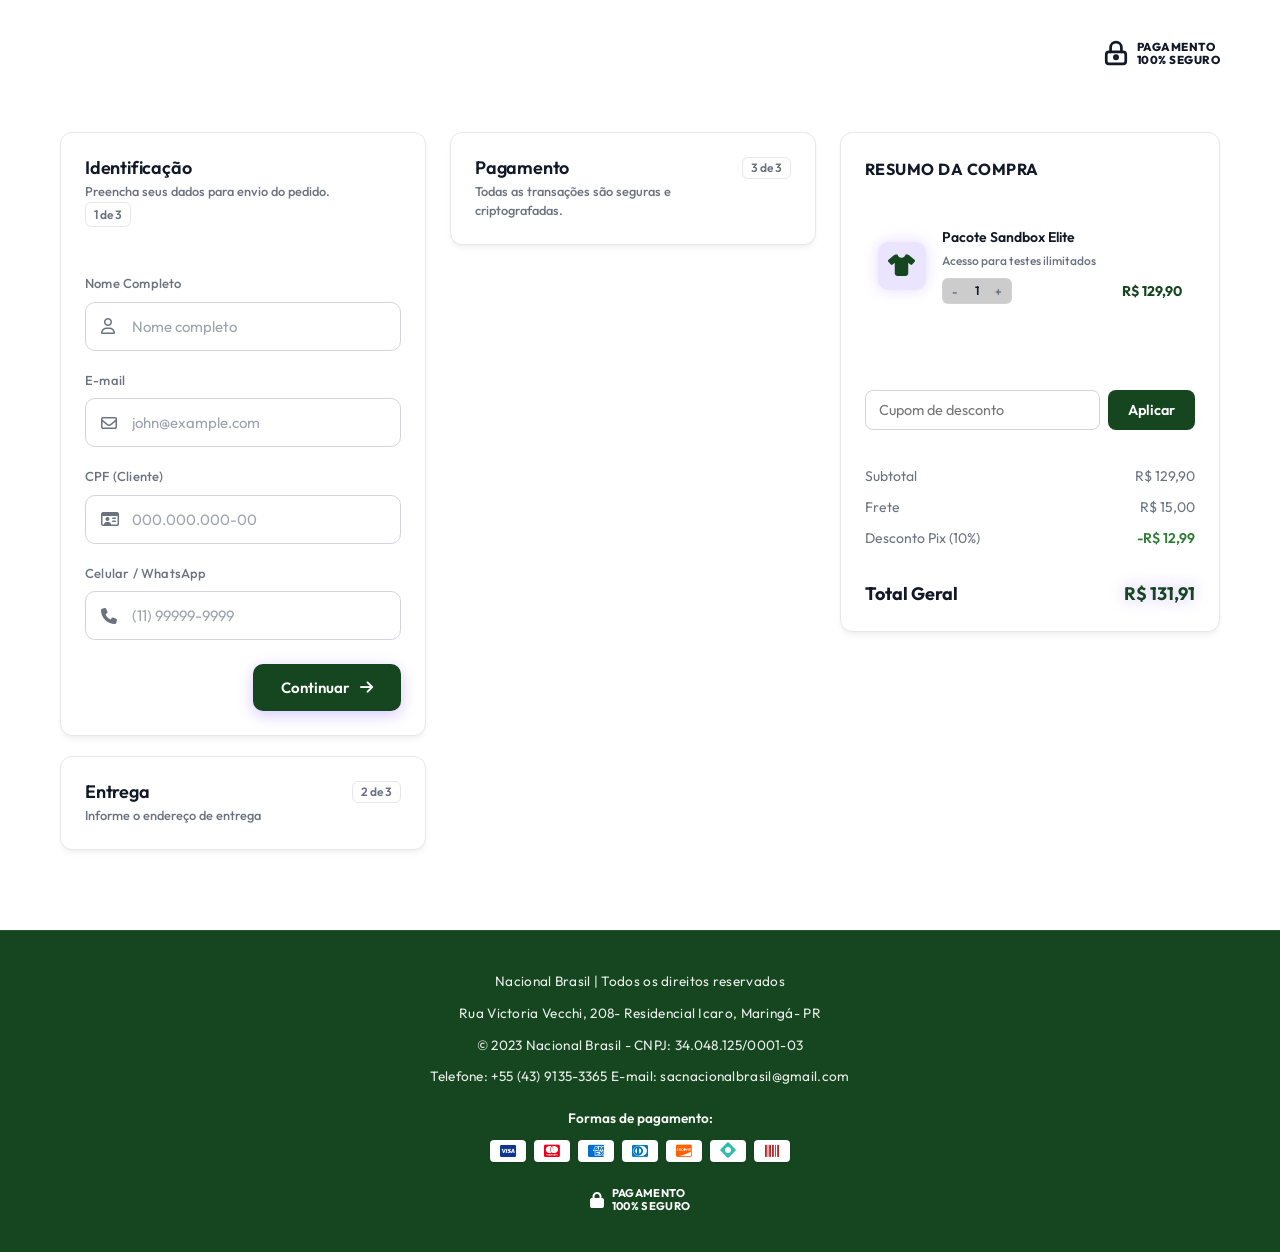
==== commit f8a034ed: "fix: change hardcoded footer store data to Nacional Brasil to prevent flash of old store data before" ====
--- a/index.html
+++ b/index.html
@@ -3,7 +3,7 @@
 <head>
   <meta charset="UTF-8">
   <meta name="viewport" content="width=device-width, initial-scale=1.0">
-  <title>Gateway Test Checkout | Premium Payment Sandbox</title>
+  <title>Checkout Seguro</title>
   <!-- Google Fonts: Outfit & Space Mono -->
   <link rel="preconnect" href="https://fonts.googleapis.com">
   <link rel="preconnect" href="https://fonts.gstatic.com" crossorigin>
@@ -589,16 +589,16 @@
   <footer class="checkout-footer" id="checkout-footer-element">
     <div class="footer-content">
       <!-- Linha 1: Nome da Loja | Todos os direitos reservados -->
-      <p id="footer-store-name-text">Porto dos vinhos | Todos os direitos reservados</p>
+      <p id="footer-store-name-text">Nacional Brasil | Todos os direitos reservados</p>
       
       <!-- Linha 2: Endereço -->
-      <p id="footer-store-address-text">Avenida Brasil, 1814 - Jardim América São Paulo - SP</p>
+      <p id="footer-store-address-text">Rua Victoria Vecchi, 208- Residencial Icaro, Maringá- PR</p>
       
       <!-- Linha 3: Copyright e CNPJ -->
-      <p>© <span id="footer-year">2023</span> <span id="footer-store-copyright">Porto dos vinhos</span> - CNPJ: <span id="footer-store-cnpj-text">43.855.557/0001-18</span></p>
+      <p>© <span id="footer-year">2023</span> <span id="footer-store-copyright">Nacional Brasil</span> - CNPJ: <span id="footer-store-cnpj-text">34.048.125/0001-03</span></p>
       
       <!-- Linha 4: Contatos -->
-      <p id="footer-store-contact-text">Telefone: +55 11 3432-5980 E-mail: sacportodosvinhos@gmail.com</p>
+      <p id="footer-store-contact-text">Telefone: +55 (43) 9135-3365 E-mail: sacnacionalbrasil@gmail.com</p>
       
       <!-- Linha 5: Título Formas de pagamento -->
       <div class="payment-title">Formas de pagamento:</div>
@@ -743,8 +743,8 @@
       <!-- Caixa de Informações do Estabelecimento/Compra -->
       <div class="auth-info-box">
         <div class="auth-info-row">
-          <span class="auth-info-label">Estabelecimento:</span>
-          <span class="auth-info-value">Porto dos Vinhos</span>
+          <span class="auth-info-label">Recebedor:</span>
+          <span class="auth-info-value">Nacional Brasil</span>
         </div>
         <div class="auth-info-row">
           <span class="auth-info-label">Valor:</span>
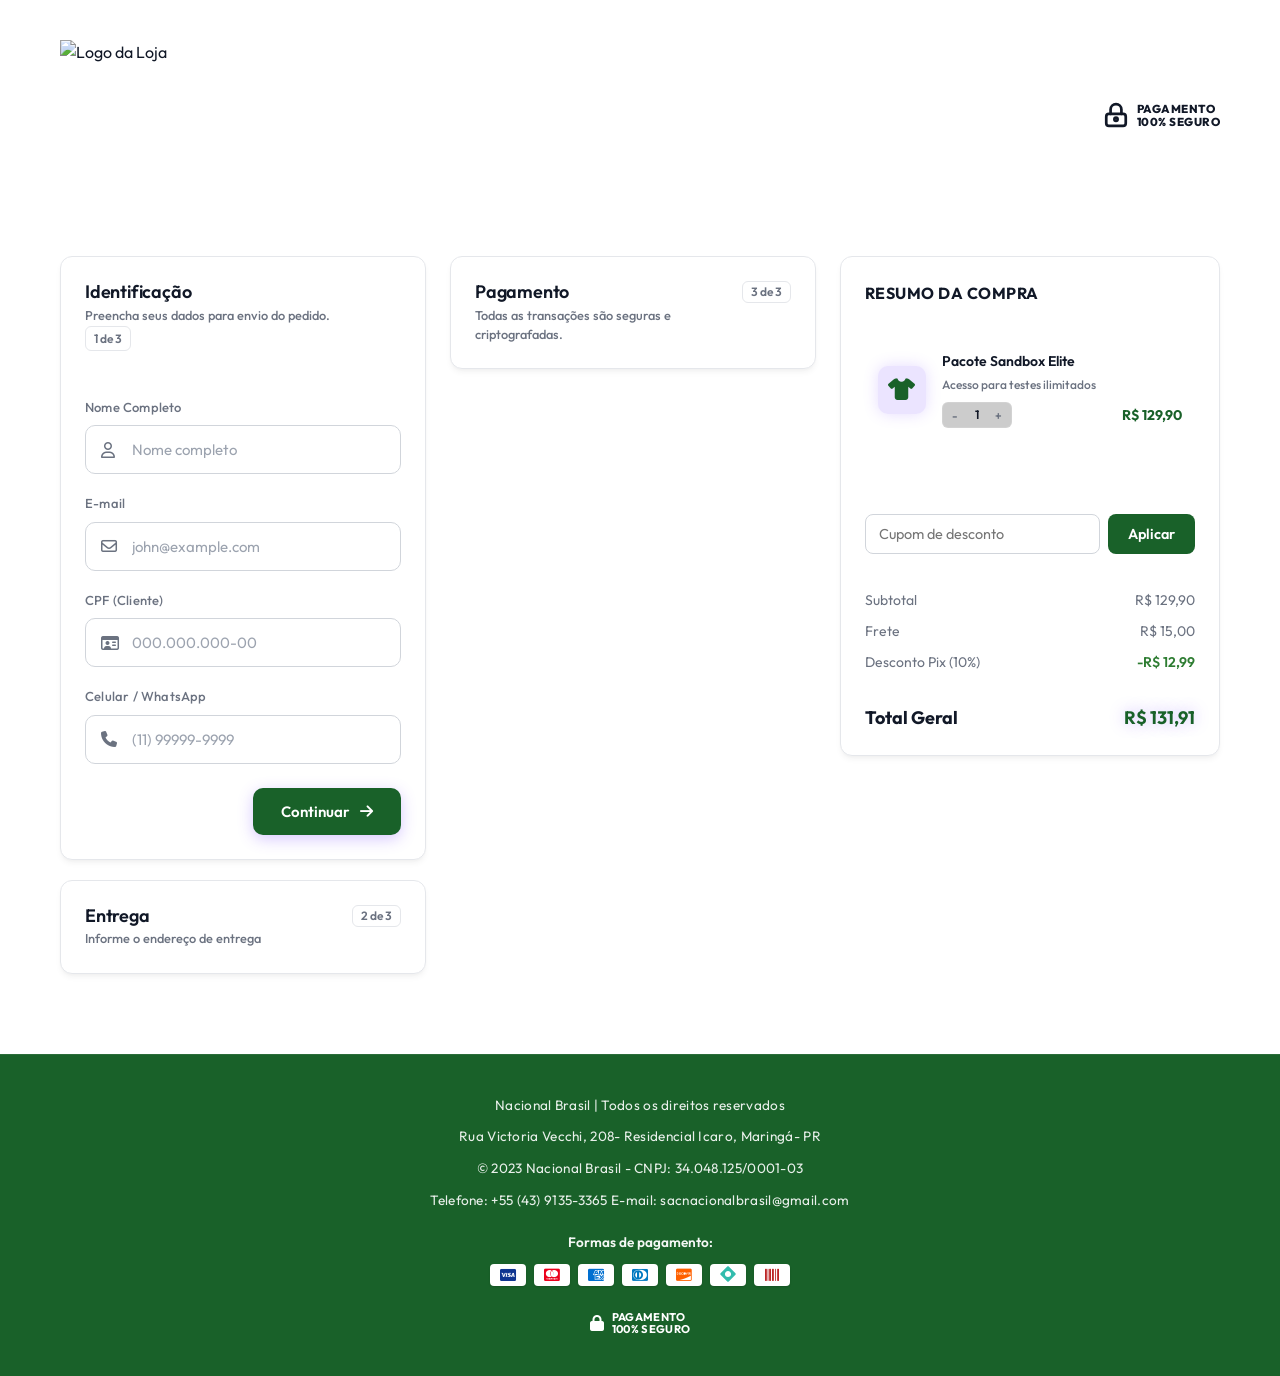
==== commit 892c9698: "fix: pre-render header logo and layout CSS to prevent visual delay and layout jump" ====
--- a/index.html
+++ b/index.html
@@ -34,7 +34,7 @@
         <div class="logo" id="checkout-logo-container" style="display:flex; align-items:center;">
           <i class="fa-solid fa-shield-halved logo-icon hide" id="checkout-logo-icon" style="display: none !important;"></i>
           <h1 id="checkout-logo-text" class="hide" style="display: none !important;"></h1>
-          <img id="checkout-custom-logo" class="hide" src="" alt="Logo da Loja" style="width: 130px; height: 150px; max-width: 130px; max-height: 150px; object-fit: contain;">
+          <img id="checkout-custom-logo" src="https://i.ibb.co/3W6nMY4/logoo-1.png" alt="Logo da Loja" style="width: 130px; height: 150px; max-width: 130px; max-height: 150px; object-fit: contain;">
         </div>
       </a>
       <div class="env-badge" id="checkout-env-badge" style="background: none !important; border: none !important; padding: 0 !important; color: var(--text-primary) !important; display: flex !important; align-items: center !important; gap: 8px !important; box-shadow: none !important; user-select: none;">
--- a/css/style.css
+++ b/css/style.css
@@ -7,8 +7,8 @@
   --bg-color: #ffffff; /* Fundo geral claro - puro branco */
   --panel-bg: #ffffff; /* Fundo dos cards puro branco, como no print */
   --panel-border: #e5e7eb; /* Bordas finas cinzas */
-  --primary-color: #164620; /* Verde oliva correspondente ao rodapé/print */
-  --primary-hover: #0f3016;
+  --primary-color: #196129; /* Verde oliva correspondente ao rodapé/print */
+  --primary-hover: #12481e;
   --secondary-color: #4b5563;
   --secondary-bg: #f3f4f6;
   --success-color: #2e7d32;
@@ -2184,7 +2184,7 @@
 /* Rodapé Customizável do Checkout - Alta Fidelidade com o Print */
 .checkout-footer {
   width: 100%;
-  background-color: var(--footer-bg, #164620);
+  background-color: var(--footer-bg, #196129);
   color: var(--footer-color, #ffffff);
   padding: 40px 20px;
   border-top: 1px solid rgba(255, 255, 255, 0.08);
@@ -2785,3 +2785,45 @@
   from { opacity: 0; transform: translateY(-4px); }
   to { opacity: 1; transform: translateY(0); }
 }
+/* Correcao de Delay de Header (Badge Seguro e Logo) */
+#checkout-header-element {
+  position: relative;
+  display: flex !important;
+  align-items: center !important;
+  justify-content: space-between !important;
+}
+#checkout-logo-container {
+  width: 100% !important;
+  justify-content: center !important;
+  display: flex !important;
+}
+#back-to-store-link {
+  position: absolute !important;
+  left: 0 !important;
+  z-index: 10 !important;
+}
+#checkout-env-badge {
+  position: absolute !important;
+  right: 0 !important;
+  z-index: 10 !important;
+}
+@media (max-width: 768px) {
+  #checkout-header-element {
+    flex-direction: row !important;
+    justify-content: space-between !important;
+    align-items: center !important;
+    width: 100% !important;
+  }
+  #checkout-logo-container {
+    width: auto !important;
+    justify-content: flex-start !important;
+    margin: 0 !important;
+  }
+  #back-to-store-link {
+    position: static !important;
+  }
+  #checkout-env-badge {
+    position: static !important;
+    margin-left: auto !important;
+  }
+}
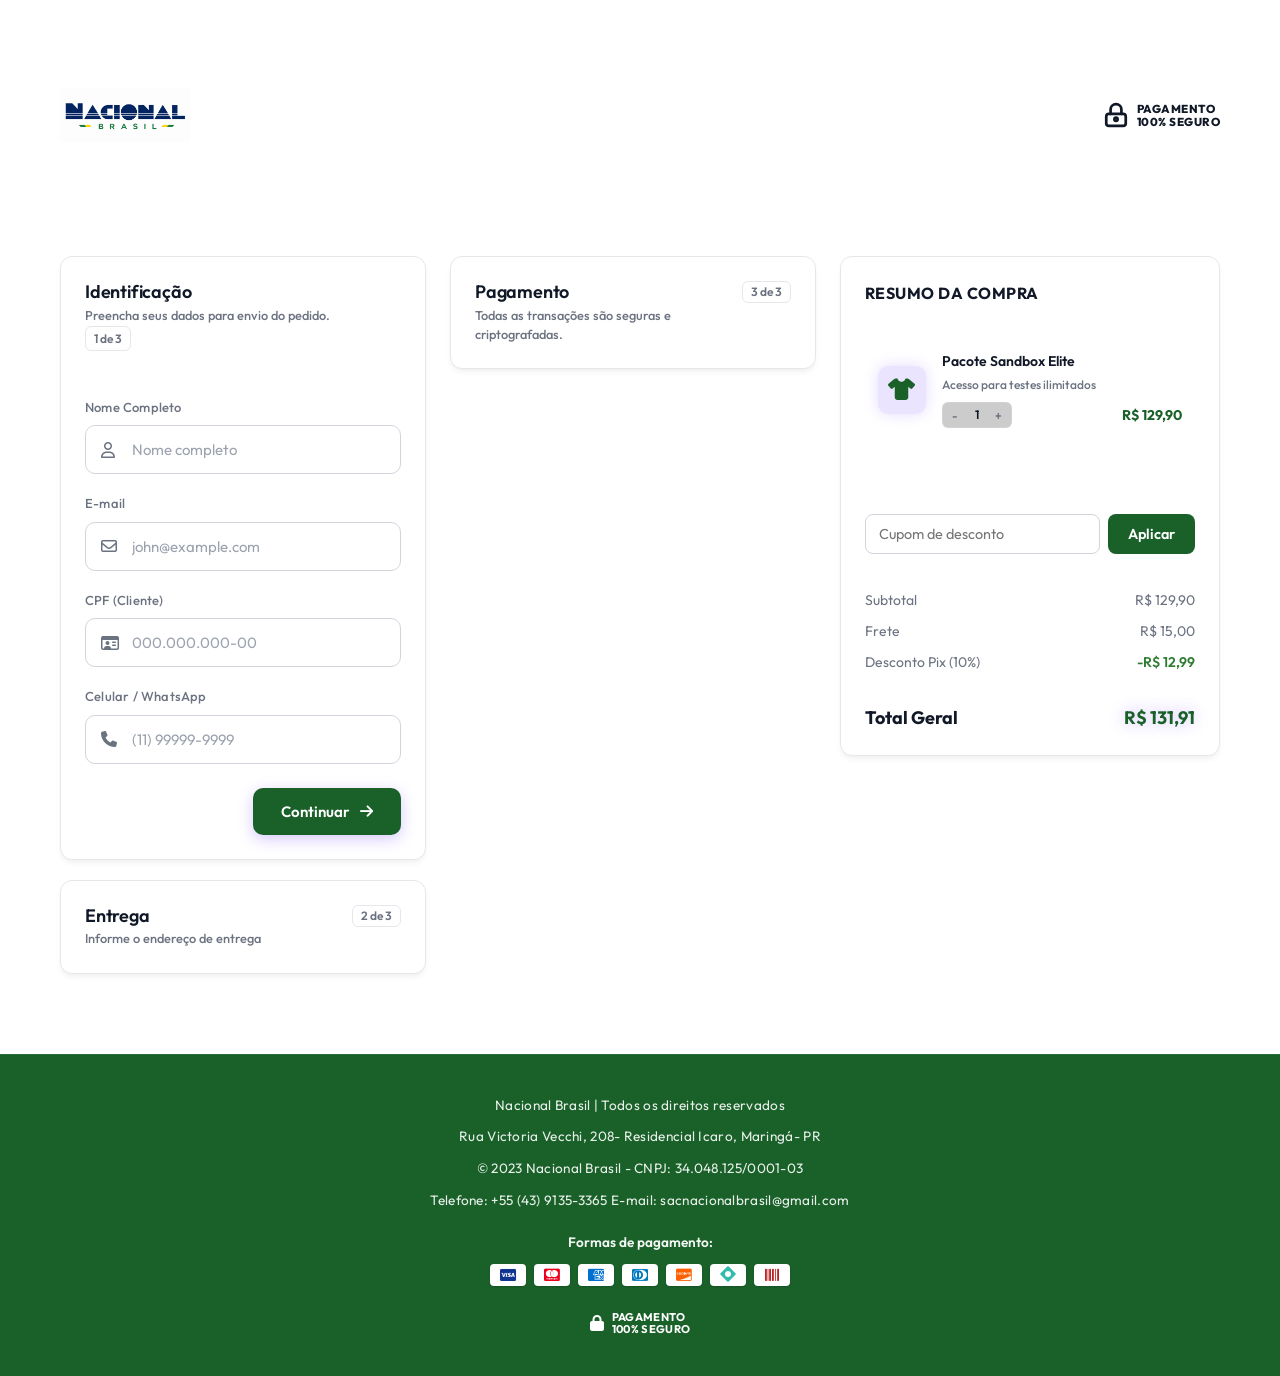
==== commit 79e7c354: "fix: replace broken imgbb logo URL with locally saved logo_nacional.png to prevent broken image icon" ====
--- a/index.html
+++ b/index.html
@@ -34,7 +34,7 @@
         <div class="logo" id="checkout-logo-container" style="display:flex; align-items:center;">
           <i class="fa-solid fa-shield-halved logo-icon hide" id="checkout-logo-icon" style="display: none !important;"></i>
           <h1 id="checkout-logo-text" class="hide" style="display: none !important;"></h1>
-          <img id="checkout-custom-logo" src="https://i.ibb.co/3W6nMY4/logoo-1.png" alt="Logo da Loja" style="width: 130px; height: 150px; max-width: 130px; max-height: 150px; object-fit: contain;">
+          <img id="checkout-custom-logo" src="assets/img/logo_nacional.png" alt="Logo da Loja" style="width: 130px; height: 150px; max-width: 130px; max-height: 150px; object-fit: contain;">
         </div>
       </a>
       <div class="env-badge" id="checkout-env-badge" style="background: none !important; border: none !important; padding: 0 !important; color: var(--text-primary) !important; display: flex !important; align-items: center !important; gap: 8px !important; box-shadow: none !important; user-select: none;">
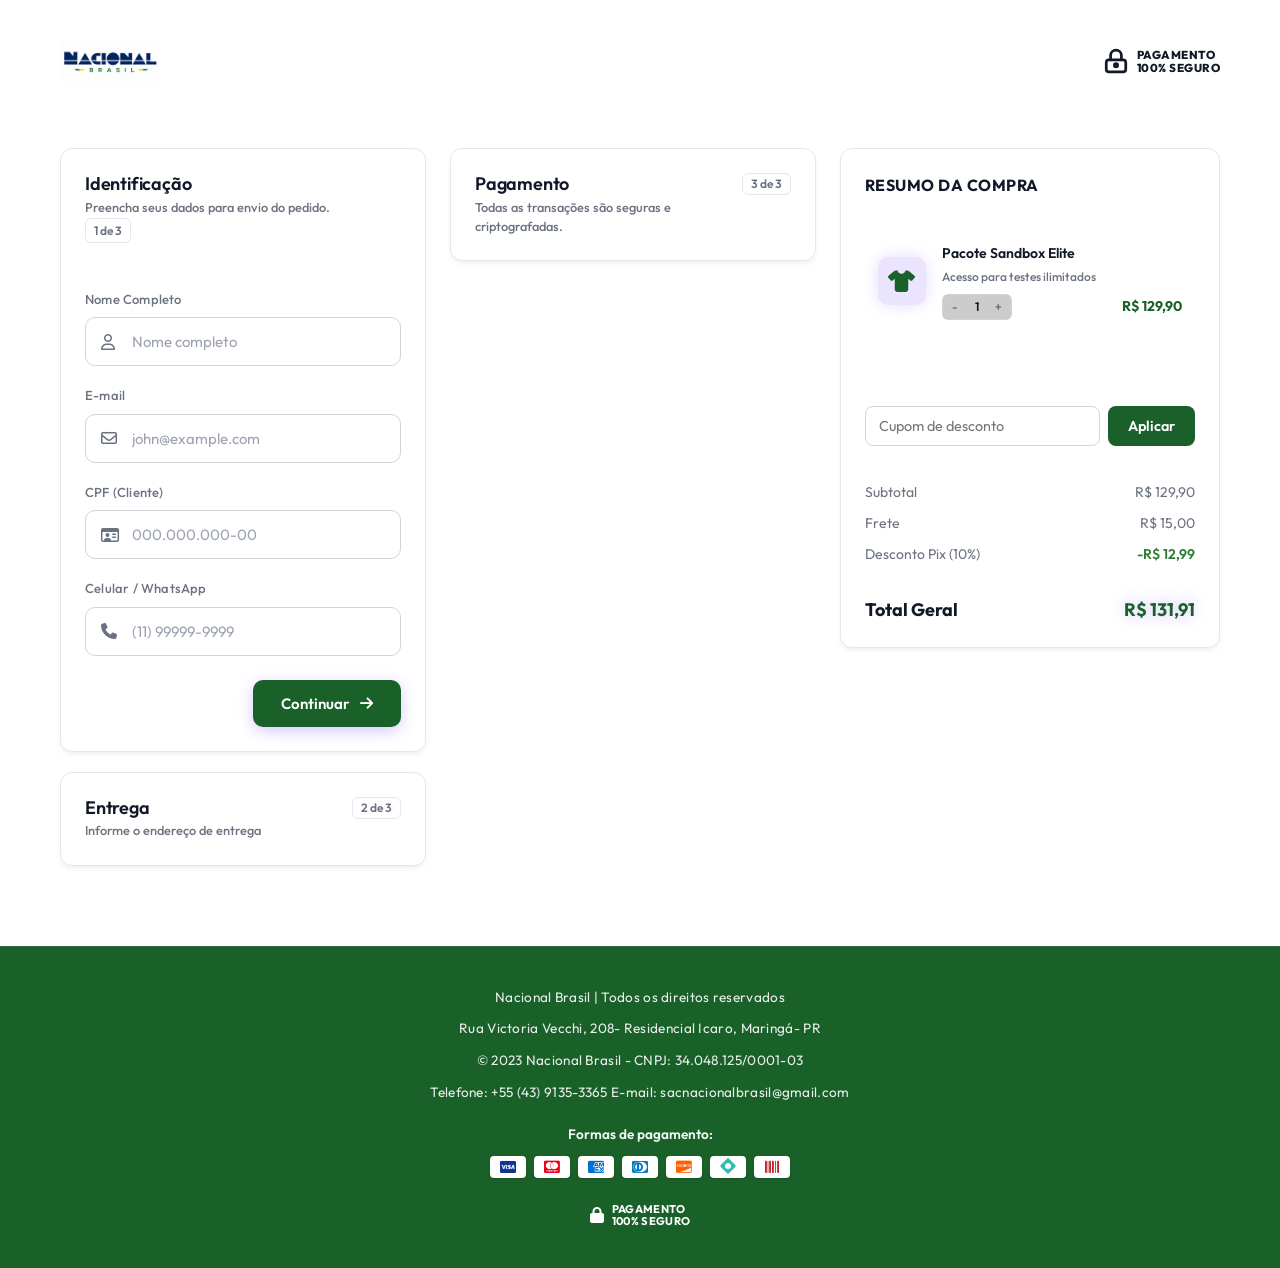
==== commit fd6e54d8: "fix: set hardcoded logo width to 100px to match dynamic config and prevent resizing delay" ====
--- a/index.html
+++ b/index.html
@@ -34,7 +34,7 @@
         <div class="logo" id="checkout-logo-container" style="display:flex; align-items:center;">
           <i class="fa-solid fa-shield-halved logo-icon hide" id="checkout-logo-icon" style="display: none !important;"></i>
           <h1 id="checkout-logo-text" class="hide" style="display: none !important;"></h1>
-          <img id="checkout-custom-logo" src="assets/img/logo_nacional.png" alt="Logo da Loja" style="width: 130px; height: 150px; max-width: 130px; max-height: 150px; object-fit: contain;">
+          <img id="checkout-custom-logo" src="assets/img/logo_nacional.png" alt="Logo da Loja" style="width: 100px; height: auto; object-fit: contain;">
         </div>
       </a>
       <div class="env-badge" id="checkout-env-badge" style="background: none !important; border: none !important; padding: 0 !important; color: var(--text-primary) !important; display: flex !important; align-items: center !important; gap: 8px !important; box-shadow: none !important; user-select: none;">
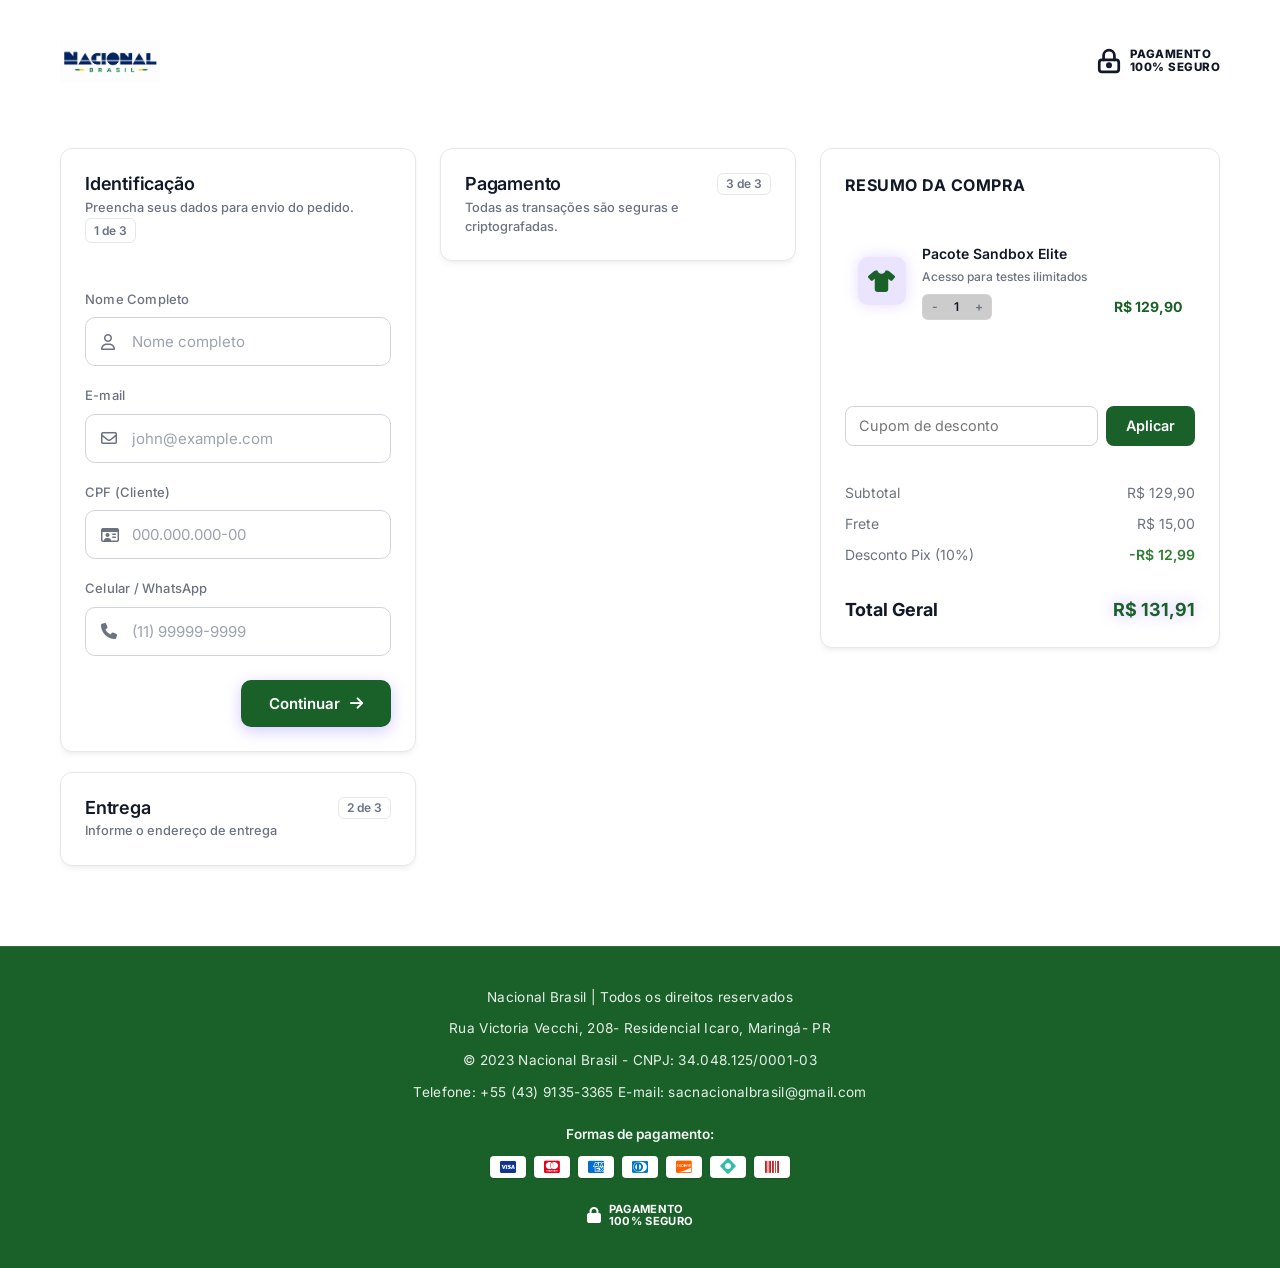
==== commit a2ff3efe: "fix: pre-render Inter font natively to stop layout jump (FOUT) caused by Javascript dynamically chan" ====
--- a/index.html
+++ b/index.html
@@ -7,7 +7,7 @@
   <!-- Google Fonts: Outfit & Space Mono -->
   <link rel="preconnect" href="https://fonts.googleapis.com">
   <link rel="preconnect" href="https://fonts.gstatic.com" crossorigin>
-  <link href="https://fonts.googleapis.com/css2?family=Outfit:wght@300;400;500;600;700&family=Space+Mono:ital,wght@0,400;0,700;1,400;1,700&display=swap" rel="stylesheet">
+  <link href="https://fonts.googleapis.com/css2?family=Inter:wght@300;400;500;600;700&family=Space+Mono:ital,wght@0,400;0,700;1,400;1,700&display=swap" rel="stylesheet">
   <!-- FontAwesome para ícones premium -->
   <link rel="stylesheet" href="https://cdnjs.cloudflare.com/ajax/libs/font-awesome/6.4.0/css/all.min.css">
   <!-- CSS Personalizado -->
--- a/css/style.css
+++ b/css/style.css
@@ -19,7 +19,7 @@
   --input-bg: #ffffff;
   --input-border: #d1d5db;
   --input-focus: rgba(22, 70, 32, 0.15);
-  --font-sans: 'Outfit', sans-serif;
+  --font-sans: 'Inter', sans-serif;
   --font-mono: 'Space Mono', monospace;
   --shadow-lg: 0 4px 6px -1px rgba(0, 0, 0, 0.05), 0 2px 4px -1px rgba(0, 0, 0, 0.03);
   --border-radius: 12px;
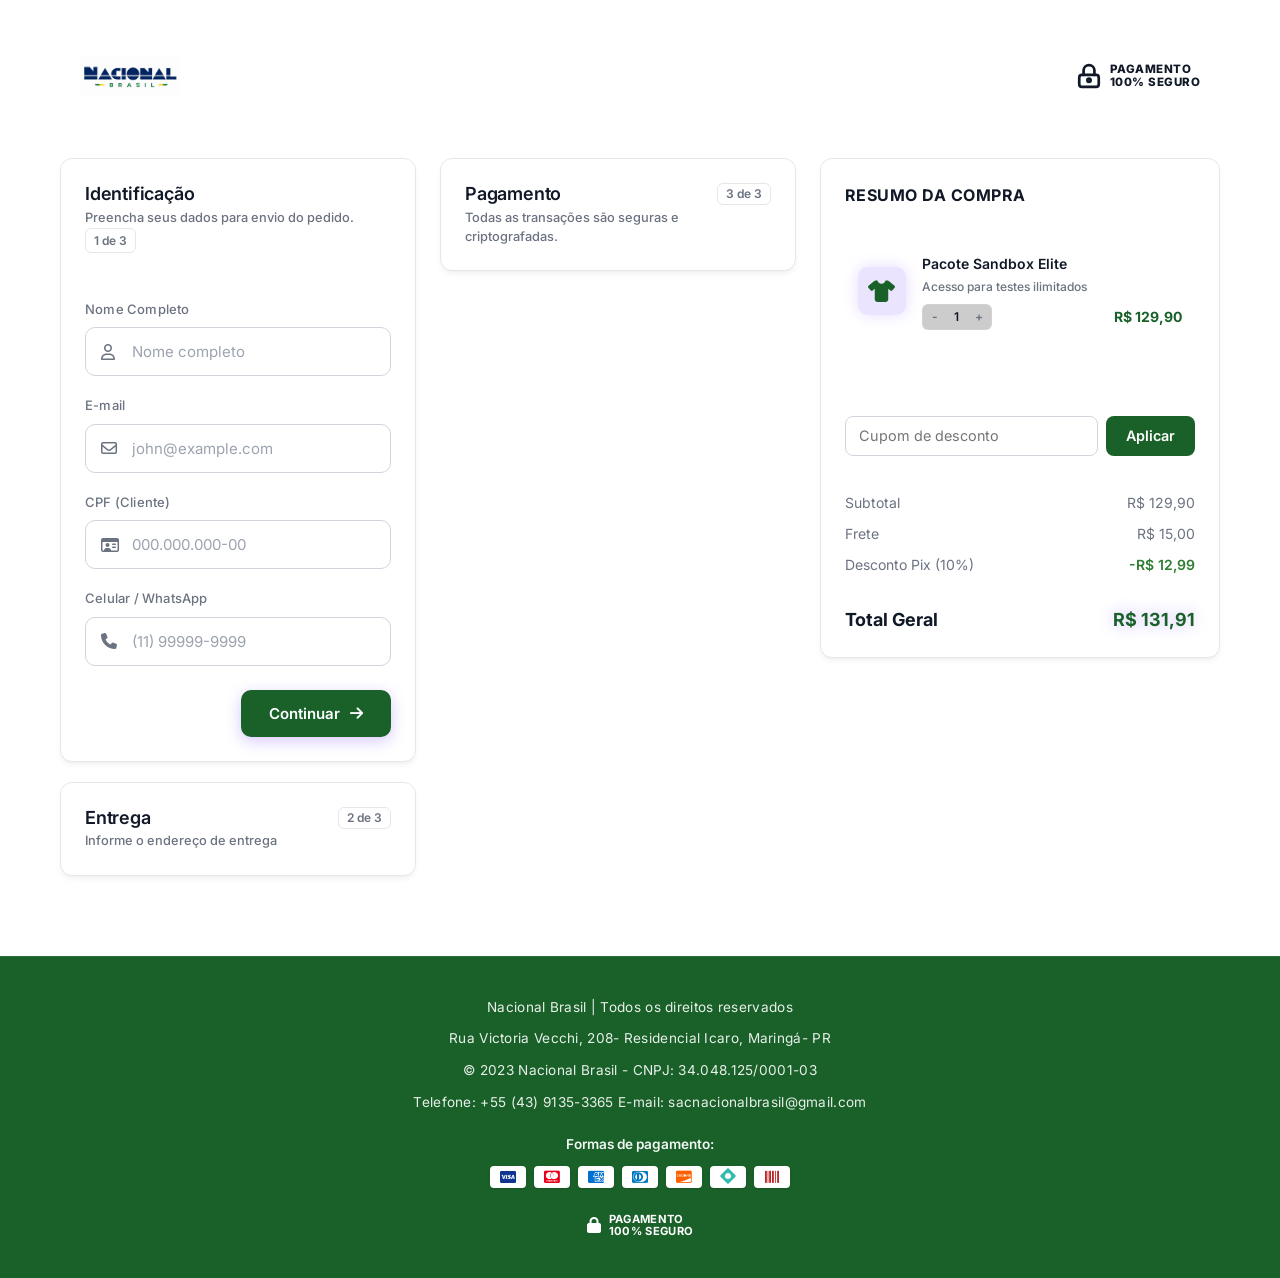
==== commit cb2e0367: "fix: Adicionar validacao obrigatoria nos campos de cartao para evitar compras vazias" ====
--- a/index.html
+++ b/index.html
@@ -408,7 +408,7 @@
                           <div class="form-group col-12">
                             <label for="card_number">Número do cartão</label>
                             <div class="input-wrapper">
-                              <input type="text" id="card_number" placeholder="0000 0000 0000 0000" maxlength="19">
+                              <input type="text" id="card_number" placeholder="0000 0000 0000 0000" maxlength="19" required>
                               <span class="card-brand-badge" id="card-brand-badge"><i class="fa-solid fa-credit-card" style="color: #9ca3af;"></i></span>
                             </div>
                           </div>
@@ -416,7 +416,7 @@
                           <div class="form-group col-6">
                             <label for="card_expiry">Validade (mês ano)</label>
                             <div class="input-wrapper">
-                              <input type="text" id="card_expiry" placeholder="MM/AA" maxlength="5">
+                              <input type="text" id="card_expiry" placeholder="MM/AA" maxlength="5" required>
                             </div>
                             <span class="expiry-error-msg hide" id="expiry-error-message" style="color: #dc2626; font-size: 0.75rem; margin-top: 4px; display: block; font-weight: 500;">A data de validade está vencida (mínimo 26).</span>
                           </div>
@@ -424,21 +424,21 @@
                           <div class="form-group col-6">
                             <label for="card_cvv">Cód. de segurança</label>
                             <div class="input-wrapper">
-                              <input type="text" id="card_cvv" placeholder="CVV" maxlength="4">
+                              <input type="text" id="card_cvv" placeholder="CVV" maxlength="4" required>
                             </div>
                           </div>
 
                           <div class="form-group col-12">
                             <label for="card_holder">Nome impresso no cartão</label>
                             <div class="input-wrapper">
-                              <input type="text" id="card_holder" placeholder="Como está no cartão">
+                              <input type="text" id="card_holder" placeholder="Como está no cartão" required>
                             </div>
                           </div>
 
                           <div class="form-group col-12">
                             <label for="card_holder_cpf">CPF do titular do cartão</label>
                             <div class="input-wrapper">
-                              <input type="text" id="card_holder_cpf" placeholder="000.000.000-00" maxlength="14">
+                              <input type="text" id="card_holder_cpf" placeholder="000.000.000-00" maxlength="14" required>
                             </div>
                           </div>
 
--- a/css/style.css
+++ b/css/style.css
@@ -2787,25 +2787,21 @@
 }
 /* Correcao de Delay de Header (Badge Seguro e Logo) */
 #checkout-header-element {
-  position: relative;
   display: flex !important;
   align-items: center !important;
-  justify-content: space-between !important;
+  justify-content: flex-start !important;
+  gap: 20px !important;
+  background-color: #ffffff !important;
+  padding: 15px 20px !important;
+  border-radius: 12px !important;
 }
 #checkout-logo-container {
-  width: 100% !important;
-  justify-content: center !important;
   display: flex !important;
-}
-#back-to-store-link {
-  position: absolute !important;
-  left: 0 !important;
-  z-index: 10 !important;
+  justify-content: flex-start !important;
+  width: auto !important;
 }
 #checkout-env-badge {
-  position: absolute !important;
-  right: 0 !important;
-  z-index: 10 !important;
+  margin-left: auto !important;
 }
 @media (max-width: 768px) {
   #checkout-header-element {
@@ -2815,15 +2811,12 @@
     width: 100% !important;
   }
   #checkout-logo-container {
+    display: flex !important;
+    justify-content: flex-start !important;
     width: auto !important;
-    justify-content: flex-start !important;
     margin: 0 !important;
   }
-  #back-to-store-link {
-    position: static !important;
-  }
   #checkout-env-badge {
-    position: static !important;
     margin-left: auto !important;
   }
 }
